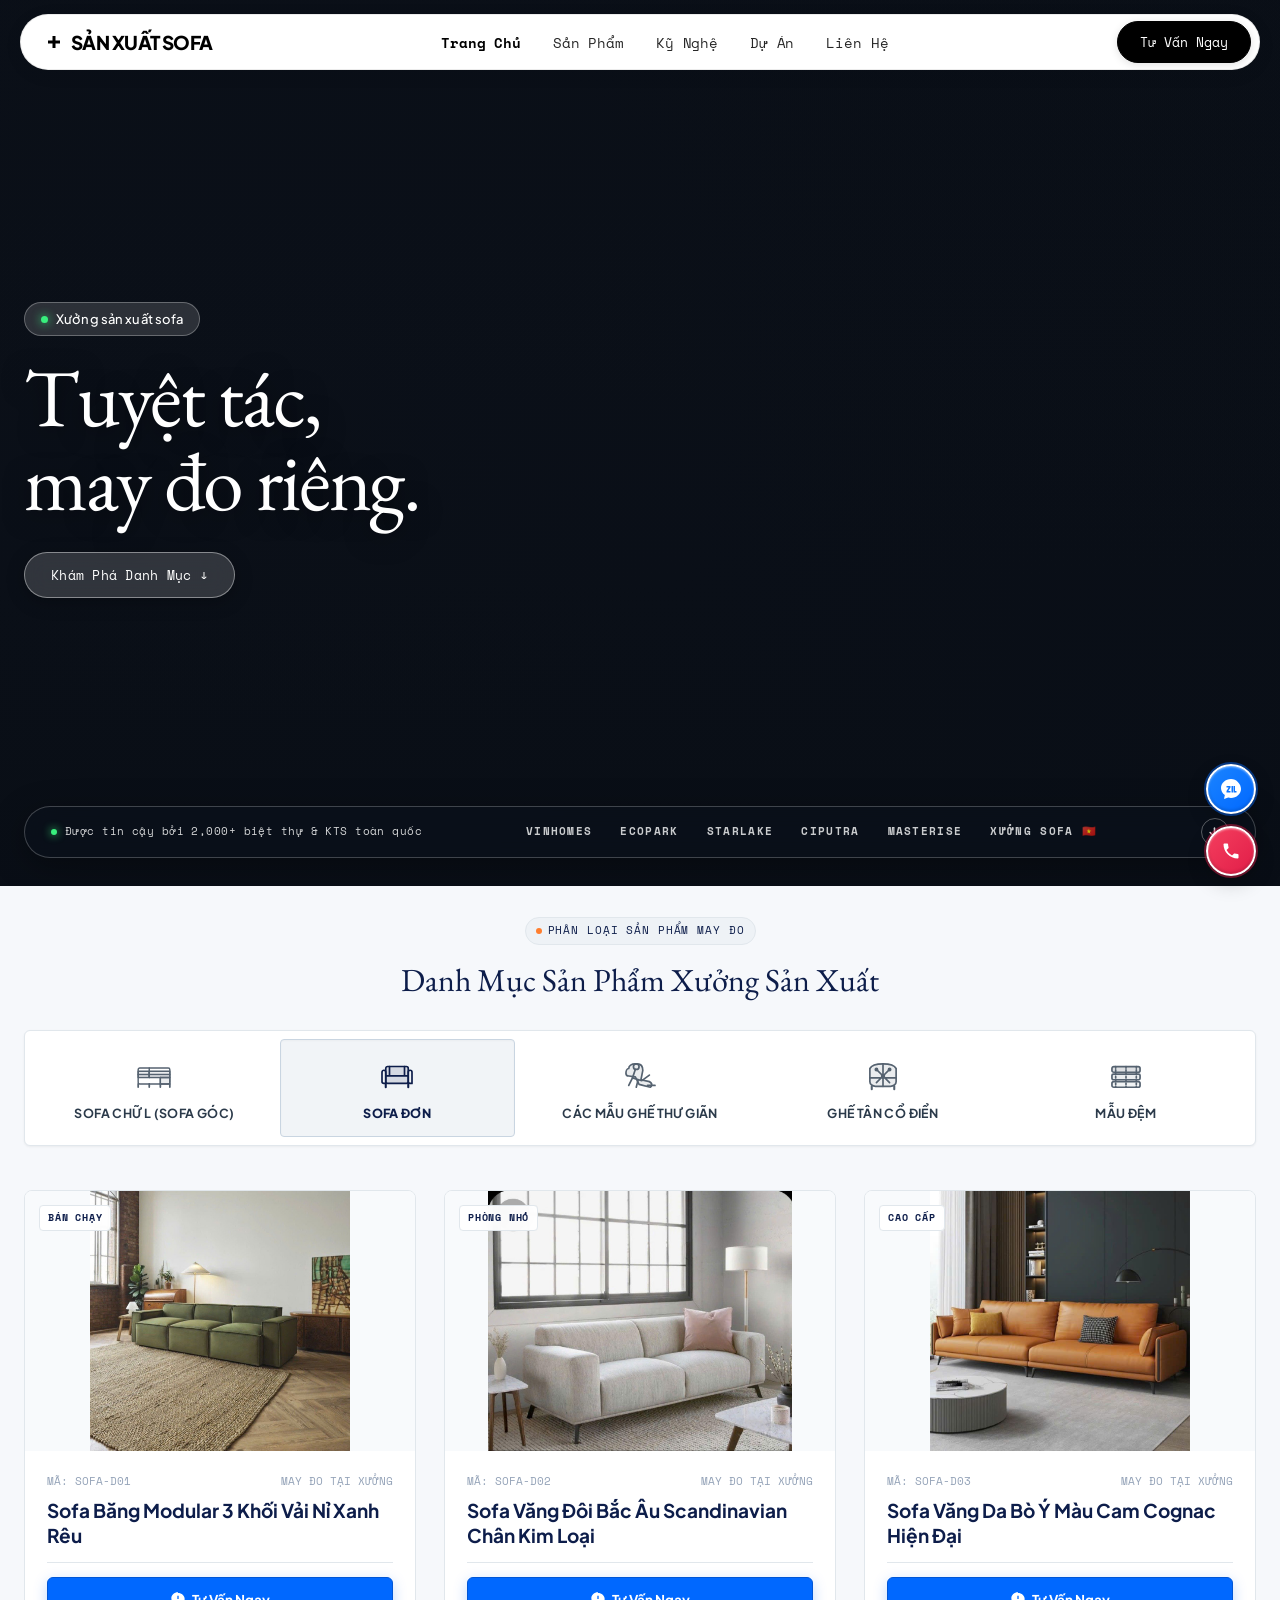
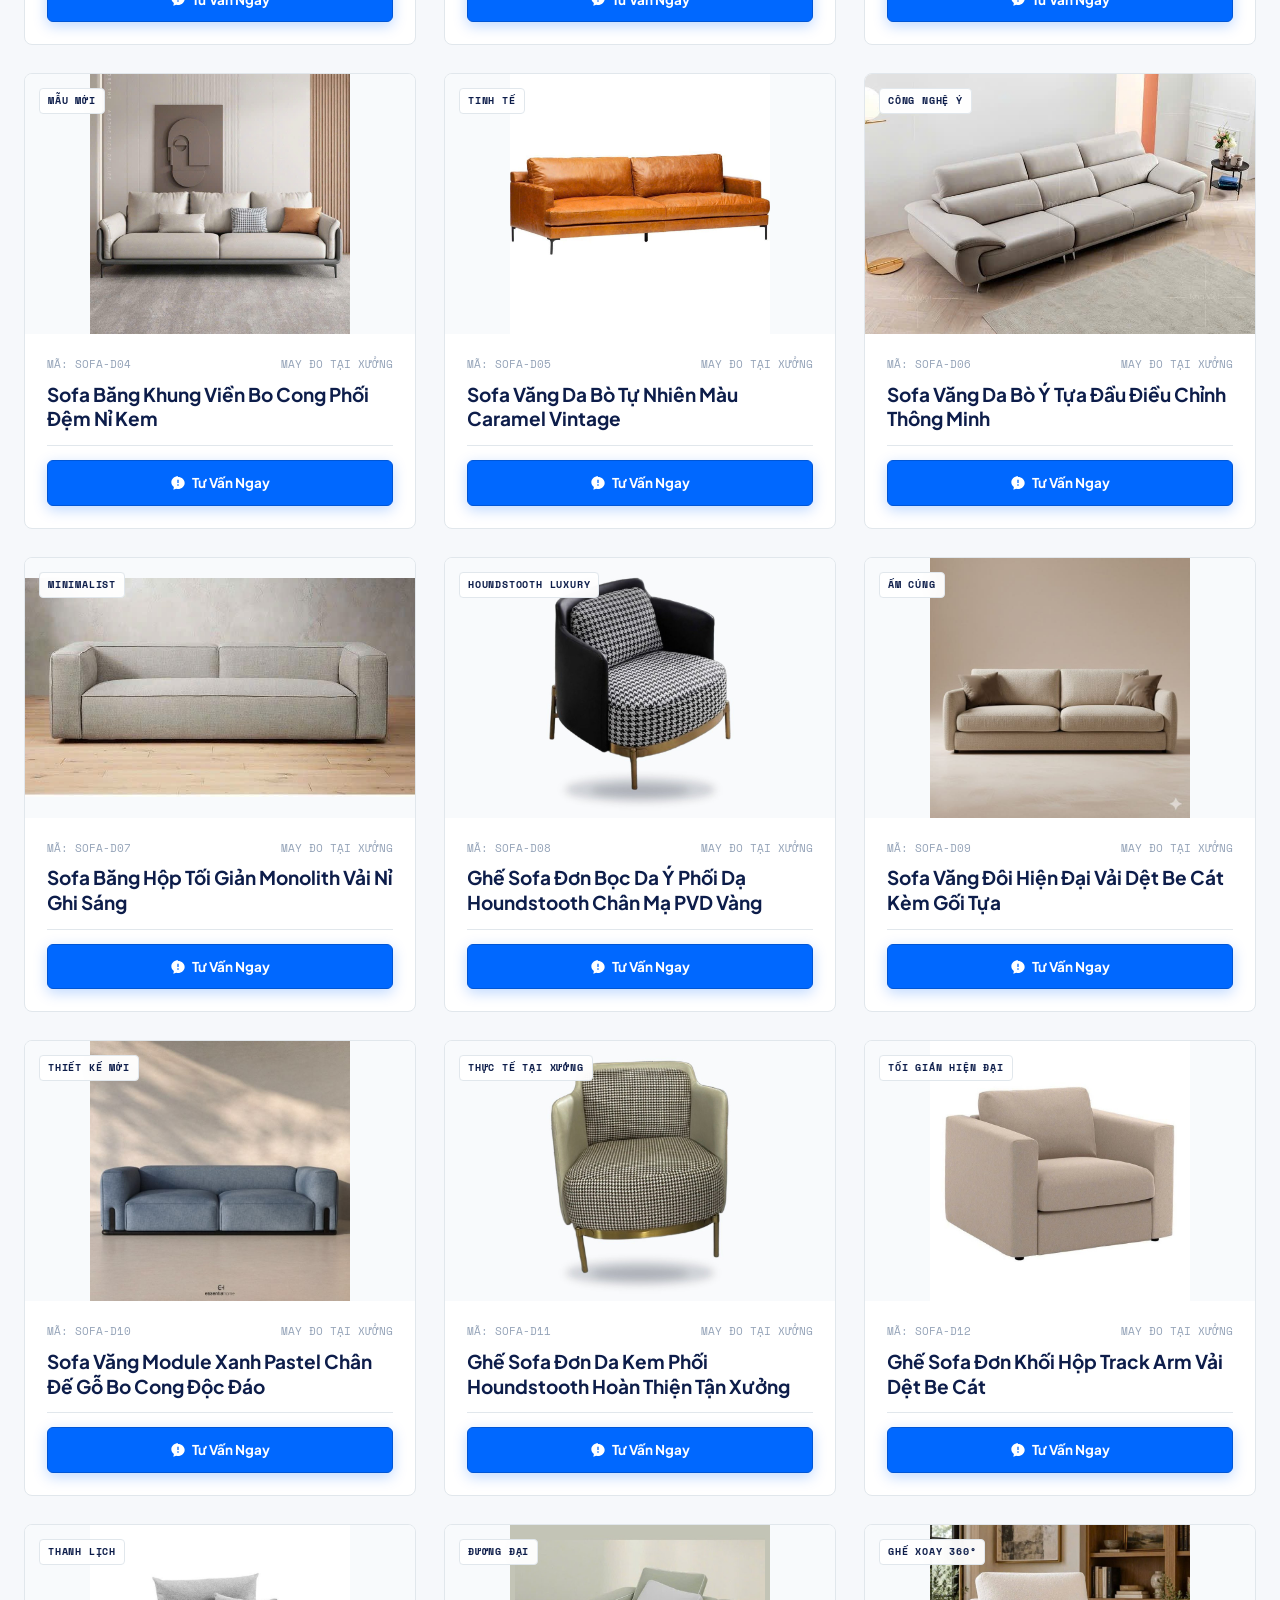
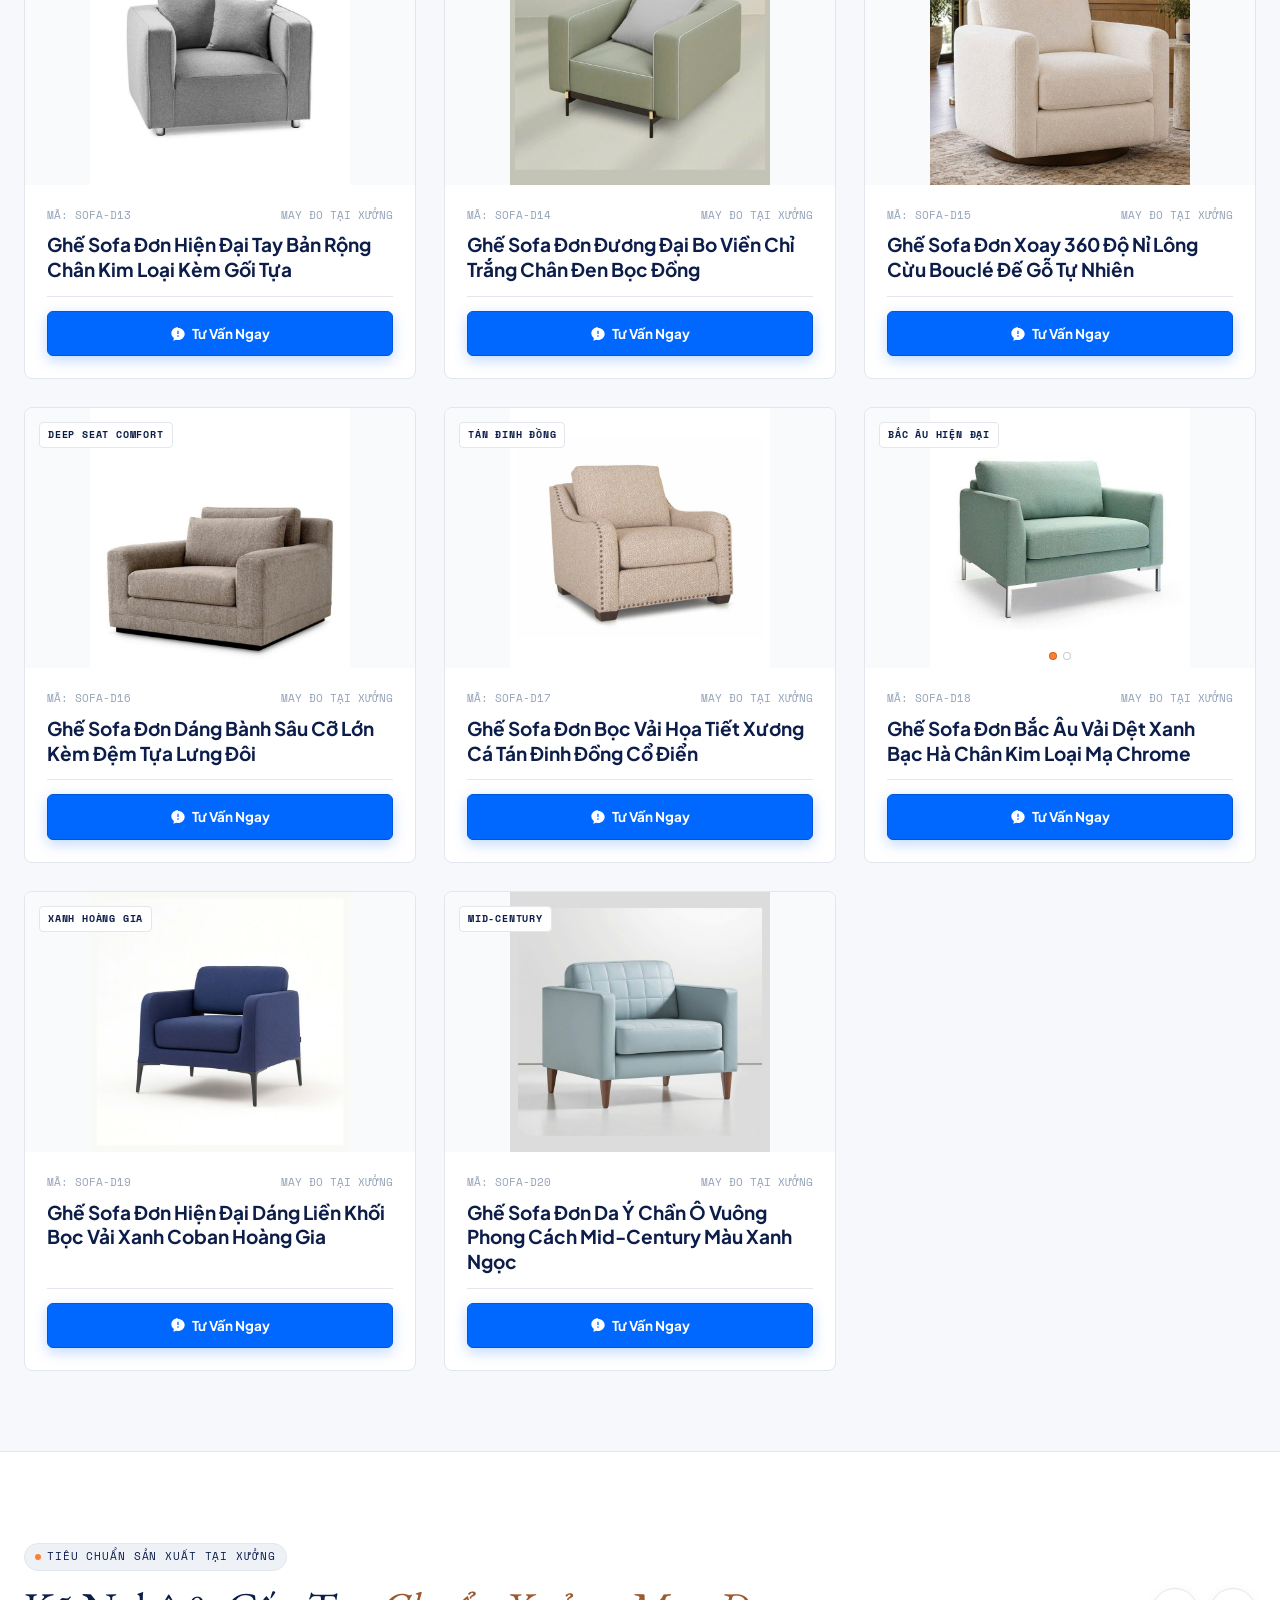
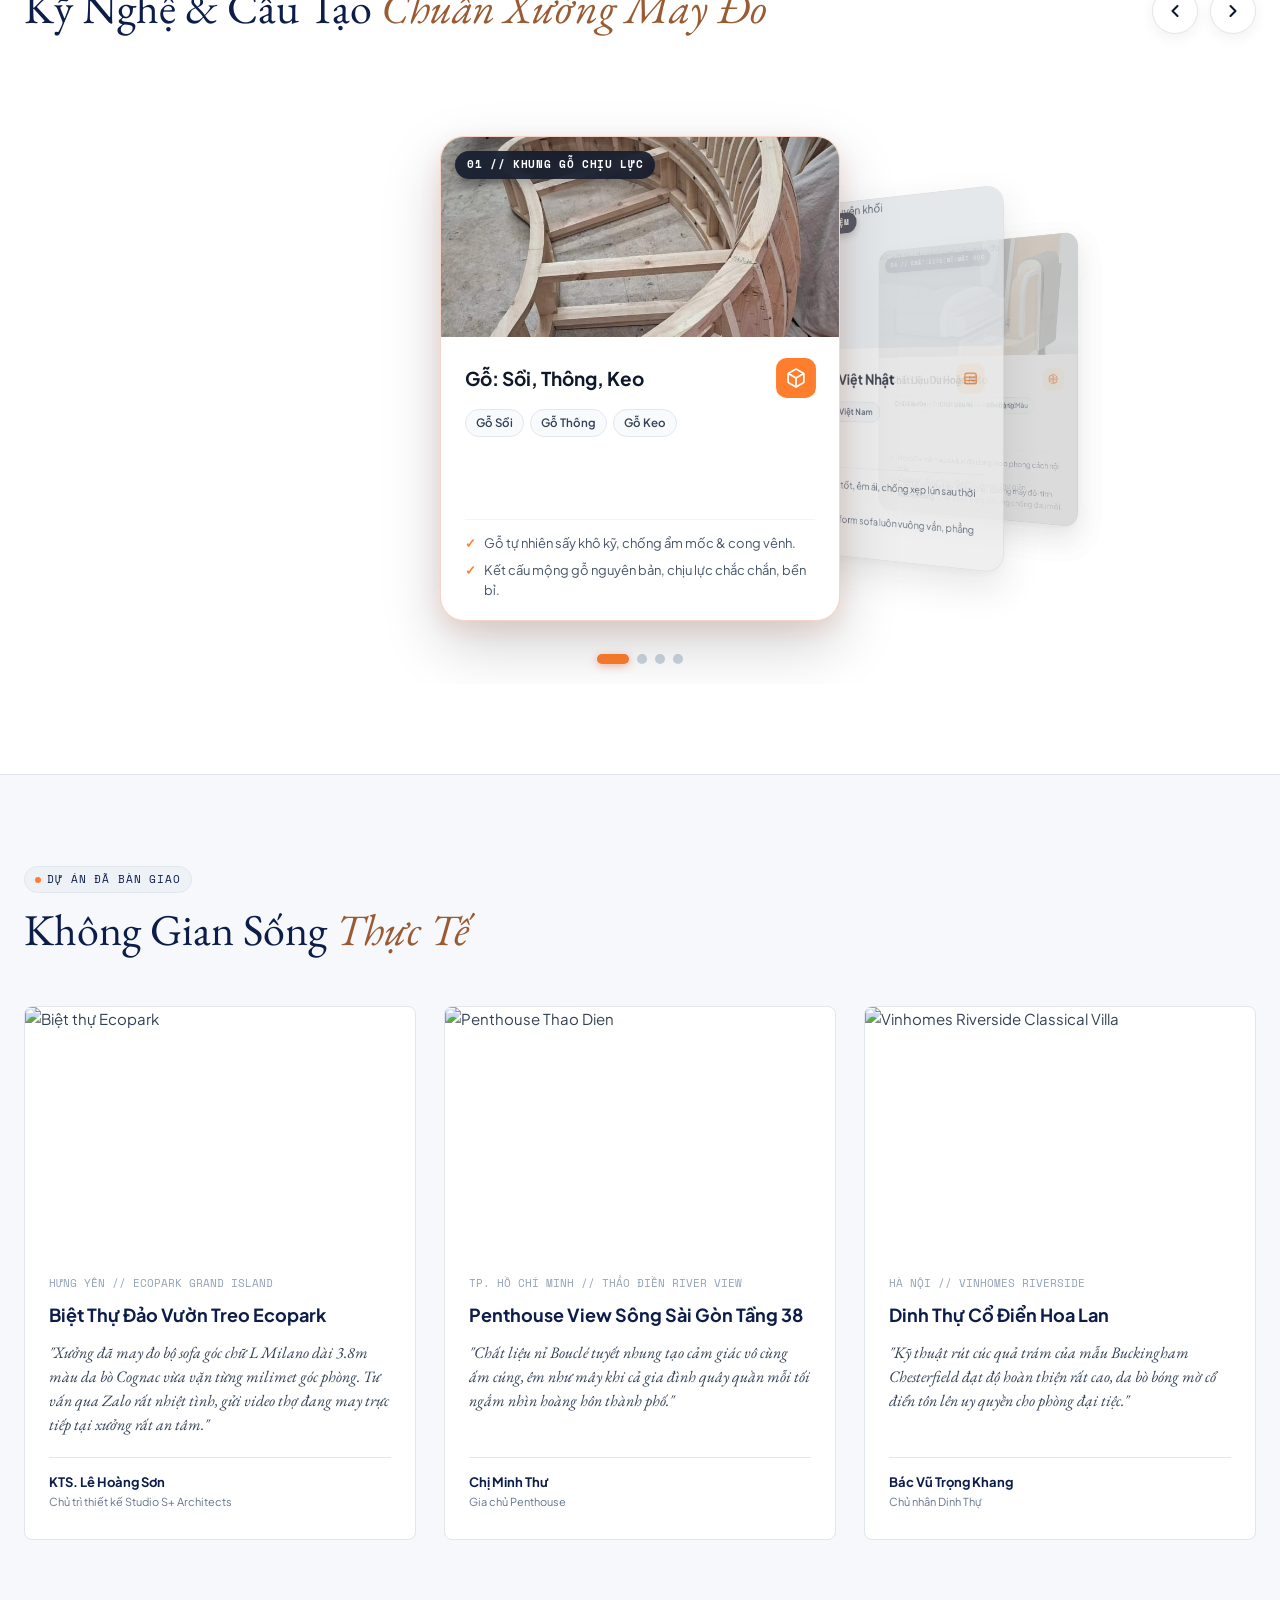
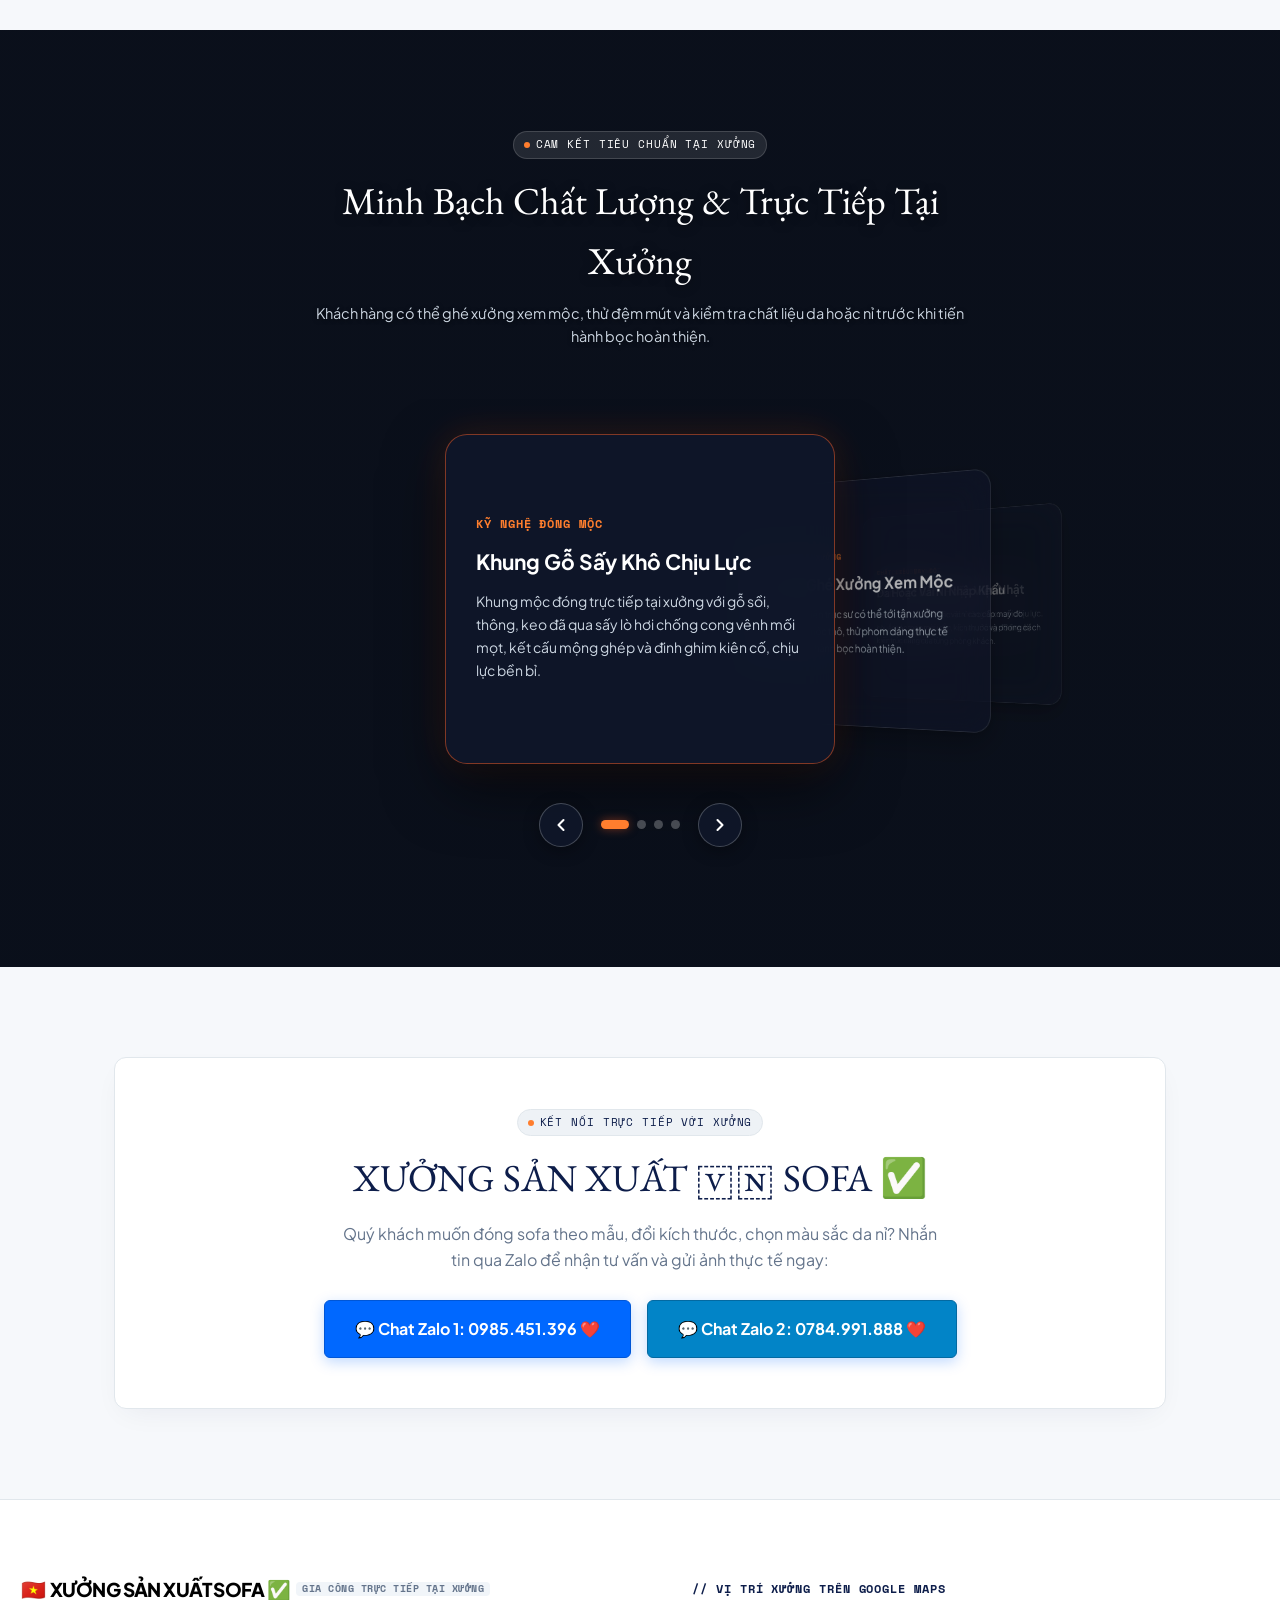
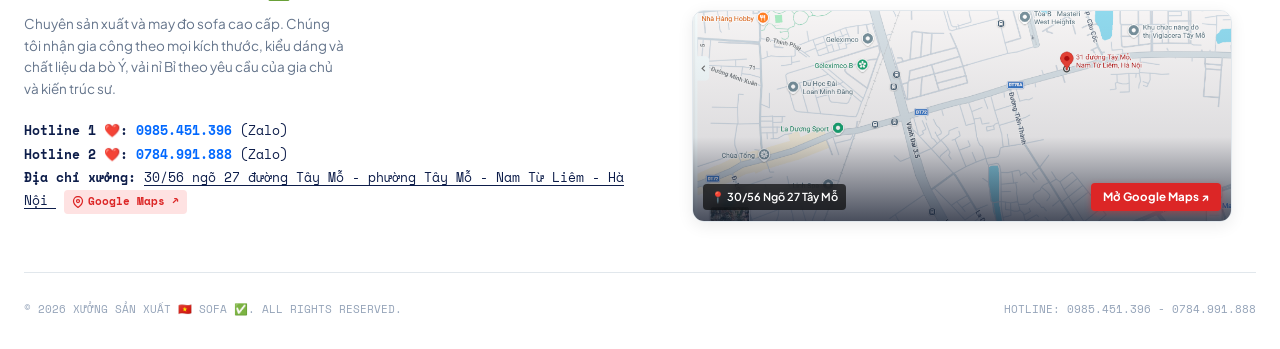
==== index.html @ 0cd7a0a1 "Add files via upload" ====
<!DOCTYPE html>
<html lang="vi">
<head>
  <meta charset="UTF-8">
  <meta name="viewport" content="width=device-width, initial-scale=1.0">
  <title>XƯỞNG SẢN XUẤT 🇻🇳 SOFA ✅ | Hotline: 0985.451.396 - 0784.991.888</title>
  <meta name="description" content="XƯỞNG SẢN XUẤT 🇻🇳 SOFA ✅ chuyên may đo sofa cao cấp. Hotline: 0985.451.396 - 0784.991.888. Đầy đủ các dòng Sofa chữ L (Sofa góc), Sofa đơn, Ghế thư giãn, Ghế tân cổ điển và Mẫu đệm.">
  <link rel="stylesheet" href="assets/css/style.css?v=1793109019">
  <link rel="preconnect" href="https://fonts.googleapis.com">
  <link rel="preconnect" href="https://fonts.gstatic.com" crossorigin>
</head>
<body>



  <!-- Floating Pill Navbar (Clone Y Chang Ảnh Ankar.ai) -->
  <header class="ankar-nav-wrapper">
    <div class="ankar-nav-container">
      <a href="index.html" class="ankar-logo">
        <span class="ankar-logo-symbol">
          <svg width="18" height="18" viewBox="0 0 24 24" fill="currentColor">
            <path d="M10 4h4v6h6v4h-6v6h-4v-6H4v-4h6V4z"/>
          </svg>
        </span>
        <span class="ankar-logo-text">
          SẢN XUẤT SOFA
        </span>
      </a>

      <nav>
        <ul class="ankar-nav-links">
          <li><a href="index.html" class="active">Trang Chủ</a></li>
          <li><a href="products.html">Sản Phẩm</a></li>
          <li><a href="craftsmanship.html">Kỹ Nghệ</a></li>
          <li><a href="#living-spaces">Dự Án</a></li>
          <li><a href="contact.html">Liên Hệ</a></li>
        </ul>
      </nav>

      <div class="ankar-nav-actions">
        <a href="https://zalo.me/0985451396" target="_blank" rel="noopener noreferrer" class="btn-ankar-pill-action" title="Tư Vấn Zalo: 0985.451.396 ❤️ - 0784.991.888 ❤️">
          Tư Vấn Ngay
        </a>
      </div>
    </div>
  </header>

  <!-- Hero Section (Clone Phong Cách Ankar.ai Chuẩn Bằng Ảnh Thứ 2) -->
  <section class="hero-ankar-container">
    <div class="hero-ankar-body">
      <!-- Tiêu Đề Lớn & Nút Bấm Kính Mờ Đặt Ngay Bên Dưới Chữ -->
      <div class="hero-ankar-left">
        <div class="hero-ankar-badge">
          <span class="dot"></span>
          <span>Xưởng sản xuất sofa</span>
        </div>
        <h1 class="hero-ankar-title">
          Tuyệt tác,<br>
          may đo riêng.
        </h1>
        <div class="hero-ankar-actions" style="margin-top: 28px;">
          <a href="#danh-muc-sofa" class="btn-ankar-glass-pill">
            Khám Phá Danh Mục ↓
          </a>
        </div>
      </div>
    </div>

    <!-- Thanh Floating Pill Đáy Màn Hình (Chứng Nhận & Đối Tác Theo Ảnh 1 Ankar.ai) -->
    <div class="hero-ankar-bottom-pill-wrapper">
      <div class="hero-ankar-bottom-pill">
        <div class="bottom-pill-intro">
          <span class="dot"></span>
          <span>Được tin cậy bởi 2,000+ biệt thự & KTS toàn quốc</span>
        </div>
        <div class="bottom-pill-logos">
          <span>VINHOMES</span>
          <span>ECOPARK</span>
          <span>STARLAKE</span>
          <span>CIPUTRA</span>
          <span>MASTERISE</span>
          <span>XƯỞNG SOFA 🇻🇳</span>
        </div>
        <a href="#danh-muc-sofa" class="bottom-pill-arrow" title="Cuộn xem 6 dòng sản phẩm sofa">
          <svg width="15" height="15" viewBox="0 0 24 24" fill="none" stroke="currentColor" stroke-width="2.5" stroke-linecap="round" stroke-linejoin="round">
            <line x1="12" y1="5" x2="12" y2="19"></line>
            <polyline points="19 12 12 19 5 12"></polyline>
          </svg>
        </a>
      </div>
    </div>

    <!-- Navigation Controls for Mobile Carousel (Option 1) -->
    <div class="cases-carousel-nav" id="casesCarouselNav">
      <button type="button" class="cases-nav-arrow prev" id="casesNavPrev" aria-label="Dự án trước" title="Dự án trước">
        <svg width="18" height="18" viewBox="0 0 24 24" fill="none" stroke="currentColor" stroke-width="2.5" stroke-linecap="round" stroke-linejoin="round"><polyline points="15 18 9 12 15 6"></polyline></svg>
      </button>
      <div class="cases-dots" id="casesDots">
        <button type="button" class="cases-dot active" data-index="0" aria-label="Biệt Thự Đảo Ecopark" title="Biệt Thự Đảo Ecopark"></button>
        <button type="button" class="cases-dot" data-index="1" aria-label="Penthouse Thảo Điền" title="Penthouse Thảo Điền"></button>
        <button type="button" class="cases-dot" data-index="2" aria-label="Dinh Thự Hoa Lan" title="Dinh Thự Hoa Lan"></button>
      </div>
      <button type="button" class="cases-nav-arrow next" id="casesNavNext" aria-label="Dự án sau" title="Dự án sau">
        <svg width="18" height="18" viewBox="0 0 24 24" fill="none" stroke="currentColor" stroke-width="2.5" stroke-linecap="round" stroke-linejoin="round"><polyline points="9 18 15 12 9 6"></polyline></svg>
      </button>
    </div>
  </section>

  <!-- ==========================================================================
       CATEGORY FILTER BAR SECTION (CLONE Y CHANG THEO ẢNH USER GỬI)
       ========================================================================== -->
  <section class="category-filter-section" id="danh-muc-sofa">
    <div class="category-filter-header">
      <div class="label-pill" style="margin: 0 auto 10px;">
        <span class="dot"></span>
        <span>Phân Loại Sản Phẩm May Đo</span>
      </div>
      <h2>Danh Mục Sản Phẩm Xưởng Sản Xuất</h2>
    </div>

    <!-- Thanh 6 Danh Mục Chuẩn Y Ảnh -->
    <div class="ankar-category-bar" id="ankarCategoryBar"></div>
  </section>

  <!-- Product Showcase Grid -->
  <section class="products-grid-section">
    <div class="product-cards-container" id="productsGridContainer"></div>
  </section>

  <!-- ==========================================================================
       CRAFTSMANSHIP & 3-LAYER ANATOMY (ANKAR TECHNICAL LIFECYCLE STYLE)
       ========================================================================== -->
    <!-- ==========================================================================
       TIÊU CHUẨN SẢN XUẤT TẠI XƯỞNG (3D COVERFLOW SLIDER)
       ========================================================================== -->
  <section class="craftsmanship-section" id="ky-nghe">
    <div class="section-container">
      <div class="section-head-split">
        <div>
          <div class="label-pill" style="margin-bottom: 12px;">
            <span class="dot"></span>
            <span>Tiêu Chuẩn Sản Xuất Tại Xưởng</span>
          </div>
          <h2>Kỹ Nghệ &amp; Cấu Tạo <em>Chuẩn Xưởng May Đo</em></h2>
        </div>
        <div class="coverflow-nav-desktop">
          <button class="coverflow-arrow-btn prev" id="coverflowPrevBtn" aria-label="Thẻ trước" title="Xem thẻ trước">
            <svg width="20" height="20" viewBox="0 0 24 24" fill="none" stroke="currentColor" stroke-width="2.5" stroke-linecap="round" stroke-linejoin="round"><polyline points="15 18 9 12 15 6"></polyline></svg>
          </button>
          <button class="coverflow-arrow-btn next" id="coverflowNextBtn" aria-label="Thẻ sau" title="Xem thẻ tiếp theo">
            <svg width="20" height="20" viewBox="0 0 24 24" fill="none" stroke="currentColor" stroke-width="2.5" stroke-linecap="round" stroke-linejoin="round"><polyline points="9 18 15 12 9 6"></polyline></svg>
          </button>
        </div>
      </div>

      <!-- 3D Cover Flow Stage -->
      <div class="coverflow-stage" id="coverflowStage">
        <div class="coverflow-track" id="coverflowTrack">

          <!-- Card 1: Khung Gỗ -->
          <div class="coverflow-card" data-index="0">
            <div class="cf-card-media">
              <img src="assets/images/khung-go-sofa-thuc-te.jpg" alt="Khung sườn gỗ tự nhiên sấy khô" loading="lazy">
              <span class="cf-card-badge">01 // KHUNG GỖ CHỊU LỰC</span>
            </div>
            <div class="cf-card-content">
              <div class="cf-card-header">
                <h3>Gỗ: Sồi, Thông, Keo</h3>
                <div class="cf-icon-wrap">
                  <svg width="20" height="20" viewBox="0 0 24 24" fill="none" stroke="currentColor" stroke-width="2" stroke-linecap="round" stroke-linejoin="round"><path d="M21 16V8a2 2 0 0 0-1-1.73l-7-4a2 2 0 0 0-2 0l-7 4A2 2 0 0 0 3 8v8a2 2 0 0 0 1 1.73l7 4a2 2 0 0 0 2 0l7-4A2 2 0 0 0 21 16z"></path><polyline points="3.27 6.96 12 12.01 20.73 6.96"></polyline><line x1="12" y1="22.08" x2="12" y2="12"></line></svg>
                </div>
              </div>
              <div class="craft-chip-group">
                <span class="craft-chip">Gỗ Sồi</span>
                <span class="craft-chip">Gỗ Thông</span>
                <span class="craft-chip">Gỗ Keo</span>
              </div>
              <ul class="craft-points-list">
                <li>Gỗ tự nhiên sấy khô kỹ, chống ẩm mốc &amp; cong vênh.</li>
                <li>Kết cấu mộng gỗ nguyên bản, chịu lực chắc chắn, bền bỉ.</li>
              </ul>
            </div>
          </div>

          <!-- Card 2: Đệm Mút -->
          <div class="coverflow-card" data-index="1">
            <div class="cf-card-media">
              <img src="https://images.unsplash.com/photo-1631679706909-1844bbd07221?auto=format&fit=crop&w=800&q=80" alt="Hệ đệm mút sofa nguyên khối" loading="lazy">
              <span class="cf-card-badge">02 // HỆ LÕI MÚT ĐỆM</span>
            </div>
            <div class="cf-card-content">
              <div class="cf-card-header">
                <h3>Mút Việt Nam / Việt Nhật</h3>
                <div class="cf-icon-wrap">
                  <svg width="20" height="20" viewBox="0 0 24 24" fill="none" stroke="currentColor" stroke-width="2" stroke-linecap="round" stroke-linejoin="round"><rect x="3" y="4" width="18" height="16" rx="3"></rect><path d="M3 10h18"></path><path d="M3 15h18"></path></svg>
                </div>
              </div>
              <div class="craft-chip-group">
                <span class="craft-chip">Mút Việt Nhật</span>
                <span class="craft-chip">Mút Việt Nam</span>
              </div>
              <ul class="craft-points-list">
                <li>Mút cao cấp đàn hồi tốt, êm ái, chống xẹp lún sau thời gian dài.</li>
                <li>Hồi phục nhanh, giữ form sofa luôn vuông vắn, phẳng phiu.</li>
              </ul>
            </div>
          </div>

          <!-- Card 3: Lò Xo -->
          <div class="coverflow-card" data-index="2">
            <div class="cf-card-media">
              <img src="assets/images/cau-tao-lo-xo-dem-sofa.jpg" alt="Kết cấu lò xo và dây đai trợ lực" loading="lazy">
              <span class="cf-card-badge">03 // KẾT CẤU ĐỆM NGỒI</span>
            </div>
            <div class="cf-card-content">
              <div class="cf-card-header">
                <h3>Có Lò Xo / Không Lò Xo</h3>
                <div class="cf-icon-wrap">
                  <svg width="20" height="20" viewBox="0 0 24 24" fill="none" stroke="currentColor" stroke-width="2" stroke-linecap="round" stroke-linejoin="round"><path d="M4 7c2-3 6-3 8 0s6 3 8 0"></path><path d="M4 12c2-3 6-3 8 0s6 3 8 0"></path><path d="M4 17c2-3 6-3 8 0s6 3 8 0"></path></svg>
                </div>
              </div>
              <div class="craft-chip-group">
                <span class="craft-chip">Có Lò Xo Nhún Êm</span>
                <span class="craft-chip">Không Lò Xo Nâng Đỡ</span>
              </div>
              <ul class="craft-points-list">
                <li><strong>Có lò xo:</strong> Nhún êm, đàn hồi nảy nhẹ thư giãn.</li>
                <li><strong>Không lò xo:</strong> Chắc chắn, nâng đỡ lưng chống đau mỏi.</li>
              </ul>
            </div>
          </div>

          <!-- Card 4: Chất Liệu Bọc -->
          <div class="coverflow-card" data-index="3">
            <div class="cf-card-media">
              <img src="https://images.unsplash.com/photo-1550581190-9c1c48d21d6c?auto=format&fit=crop&w=800&q=80" alt="Chất liệu da và nỉ cao cấp may đo" loading="lazy">
              <span class="cf-card-badge">04 // CHẤT LIỆU BỀ MẶT BỌC</span>
            </div>
            <div class="cf-card-content">
              <div class="cf-card-header">
                <h3>Chất Liệu Da Hoặc Nỉ</h3>
                <div class="cf-icon-wrap">
                  <svg width="20" height="20" viewBox="0 0 24 24" fill="none" stroke="currentColor" stroke-width="2" stroke-linecap="round" stroke-linejoin="round"><circle cx="12" cy="12" r="9"></circle><path d="M12 3v18"></path><path d="M3 12h18"></path></svg>
                </div>
              </div>
              <div class="craft-chip-group">
                <span class="craft-chip">Chất Liệu Da</span>
                <span class="craft-chip">Chất Liệu Nỉ</span>
                <span class="craft-chip">50+ Bảng Màu</span>
              </div>
              <ul class="craft-points-list">
                <li>Hơn 50+ mã màu da &amp; nỉ đa dạng theo phong cách nội thất.</li>
                <li>Chất liệu chống trầy, dễ lau chùi, đường may đôi tinh xảo tại xưởng.</li>
              </ul>
            </div>
          </div>

        </div>

        <!-- Controls: Dots & Mobile Arrows -->
        <div class="coverflow-controls">
          <button class="coverflow-arrow-btn mobile-prev" id="coverflowMobilePrev" aria-label="Trước">
            <svg width="18" height="18" viewBox="0 0 24 24" fill="none" stroke="currentColor" stroke-width="2.5"><polyline points="15 18 9 12 15 6"></polyline></svg>
          </button>
          <div class="coverflow-dots" id="coverflowDots">
            <span class="cf-dot active" data-index="0" title="Khung Gỗ"></span>
            <span class="cf-dot" data-index="1" title="Đệm Mút"></span>
            <span class="cf-dot" data-index="2" title="Lò Xo"></span>
            <span class="cf-dot" data-index="3" title="Chất Liệu Bọc"></span>
          </div>
          <button class="coverflow-arrow-btn mobile-next" id="coverflowMobileNext" aria-label="Sau">
            <svg width="18" height="18" viewBox="0 0 24 24" fill="none" stroke="currentColor" stroke-width="2.5"><polyline points="9 18 15 12 9 6"></polyline></svg>
          </button>
        </div>
      </div>
    </div>
  </section>

  <!-- ==========================================================================
       LIVING SPACES & CLIENT STORIES
       ========================================================================== -->
  <section class="cases-section" id="living-spaces">
    <div class="section-head-split">
      <div>
        <div class="label-pill" style="margin-bottom: 12px;">
          <span class="dot"></span>
          <span>Dự Án Đã Bàn Giao</span>
        </div>
        <h2>Không Gian Sống <em>Thực Tế</em></h2>
      </div>
    </div>

    <div class="cases-slider" id="casesSlider">
      <!-- Case 1 -->
      <div class="case-card" data-index="0">
        <div class="case-image">
          <img src="https://images.unsplash.com/photo-1600585154340-be6161a56a0c?auto=format&fit=crop&w=800&q=80" alt="Biệt thự Ecopark">
        </div>
        <div class="case-content">
          <div class="case-loc">HƯNG YÊN // ECOPARK GRAND ISLAND</div>
          <h4 class="case-title">Biệt Thự Đảo Vườn Treo Ecopark</h4>
          <p class="case-quote">
            "Xưởng đã may đo bộ sofa góc chữ L Milano dài 3.8m màu da bò Cognac vừa vặn từng milimet góc phòng. Tư vấn qua Zalo rất nhiệt tình, gửi video thợ đang may trực tiếp tại xưởng rất an tâm."
          </p>
          <div class="case-author">
            <div class="case-author-info">
              <div class="name">KTS. Lê Hoàng Sơn</div>
              <div class="role">Chủ trì thiết kế Studio S+ Architects</div>
            </div>
          </div>
        </div>
      </div>

      <!-- Case 2 -->
      <div class="case-card" data-index="1">
        <div class="case-image">
          <img src="https://images.unsplash.com/photo-1600607687939-ce8a6c25118c?auto=format&fit=crop&w=800&q=80" alt="Penthouse Thao Dien">
        </div>
        <div class="case-content">
          <div class="case-loc">TP. HỒ CHÍ MINH // THẢO ĐIỀN RIVER VIEW</div>
          <h4 class="case-title">Penthouse View Sông Sài Gòn Tầng 38</h4>
          <p class="case-quote">
            "Chất liệu nỉ Bouclé tuyết nhung tạo cảm giác vô cùng ấm cúng, êm như mây khi cả gia đình quây quần mỗi tối ngắm nhìn hoàng hôn thành phố."
          </p>
          <div class="case-author">
            <div class="case-author-info">
              <div class="name">Chị Minh Thư</div>
              <div class="role">Gia chủ Penthouse</div>
            </div>
          </div>
        </div>
      </div>

      <!-- Case 3 -->
      <div class="case-card" data-index="2">
        <div class="case-image">
          <img src="https://images.unsplash.com/photo-1550581190-9c1c48d21d6c?auto=format&fit=crop&w=800&q=80" alt="Vinhomes Riverside Classical Villa">
        </div>
        <div class="case-content">
          <div class="case-loc">HÀ NỘI // VINHOMES RIVERSIDE</div>
          <h4 class="case-title">Dinh Thự Cổ Điển Hoa Lan</h4>
          <p class="case-quote">
            "Kỹ thuật rút cúc quả trám của mẫu Buckingham Chesterfield đạt độ hoàn thiện rất cao, da bò bóng mờ cổ điển tôn lên uy quyền cho phòng đại tiệc."
          </p>
          <div class="case-author">
            <div class="case-author-info">
              <div class="name">Bác Vũ Trọng Khang</div>
              <div class="role">Chủ nhân Dinh Thự</div>
            </div>
          </div>
        </div>
      </div>
    </div>
  </section>

  <!-- ==========================================================================
       TRUST CENTER & CERTIFICATIONS (ẢNH NỀN XƯỞNG MỘC THỰC TẾ)
       ========================================================================== -->
    <!-- ==========================================================================
       TRUST CENTER & CERTIFICATIONS (ẢNH NỀN XƯỞNG MỘC THỰC TẾ - LƯỚT CHUYỂN MƯỢT MÀ)
       ========================================================================== -->
    <!-- ==========================================================================
       TRUST CENTER & CERTIFICATIONS (3D COVERFLOW NHƯ ẢNH MẪU - NỘI DUNG GIỮ NGUYÊN)
       ========================================================================== -->
  <section class="trust-section" id="trust-section">
    <div class="trust-head">
      <div class="label-pill" style="background: rgba(255,255,255,0.1); border-color: rgba(255,255,255,0.15); color: #fff; margin-bottom: 12px;">
        <span class="dot"></span>
        <span>Cam Kết Tiêu Chuẩn Tại Xưởng</span>
      </div>
      <h2>Minh Bạch Chất Lượng &amp; Trực Tiếp Tại Xưởng</h2>
      <p>Khách hàng có thể ghé xưởng xem mộc, thử đệm mút và kiểm tra chất liệu da hoặc nỉ trước khi tiến hành bọc hoàn thiện.</p>
    </div>

    <!-- 3D Cover Flow Stage -->
    <div class="trust-coverflow-stage" id="trustCoverflowStage">
      <div class="trust-coverflow-track" id="trustCoverflowTrack">

        <div class="trust-coverflow-card" data-index="0">
          <div class="code">KỸ NGHỆ ĐÓNG MỘC</div>
          <h4>Khung Gỗ Sấy Khô Chịu Lực</h4>
          <p>Khung mộc đóng trực tiếp tại xưởng với gỗ sồi, thông, keo đã qua sấy lò hơi chống cong vênh mối mọt, kết cấu mộng ghép và đinh ghim kiên cố, chịu lực bền bỉ.</p>
        </div>

        <div class="trust-coverflow-card" data-index="1">
          <div class="code">MINH BẠCH TẬN XƯỞNG</div>
          <h4>Trực Tiếp Ghé Xưởng Xem Mộc</h4>
          <p>Khách hàng và kiến trúc sư có thể tới tận xưởng kiểm tra khung mộc thô, thử phom dáng thực tế trước khi thợ tiến hành bọc hoàn thiện.</p>
        </div>

        <div class="trust-coverflow-card" data-index="2">
          <div class="code">TÙY CHỌN ĐỆM NGỒI</div>
          <h4>Mút Việt Nam Hoặc Việt Nhật</h4>
          <p>Tùy chọn đệm ngồi có hoặc không lò xo cối chịu lực. Lõi mút nguyên khối đàn hồi cao, nâng đỡ êm ái, chống xẹp lún tối đa.</p>
        </div>

        <div class="trust-coverflow-card" data-index="3">
          <div class="code">CHẤT LIỆU MAY ĐO</div>
          <h4>Da Hoặc Vải Nỉ Nhập Khẩu</h4>
          <p>Hàng trăm mẫu da hoặc vải nỉ cao cấp may đo chuẩn xác theo màu sắc, kích thước và phong cách kiến trúc riêng của từng phòng khách.</p>
        </div>

      </div>

      <!-- Controls: Navigation Arrows & Dots -->
      <div class="trust-controls">
        <button class="trust-arrow-btn prev" id="trustCoverflowPrev" aria-label="Thẻ trước" title="Thẻ trước">
          <svg width="20" height="20" viewBox="0 0 24 24" fill="none" stroke="currentColor" stroke-width="2.5" stroke-linecap="round" stroke-linejoin="round"><polyline points="15 18 9 12 15 6"></polyline></svg>
        </button>
        <div class="trust-dots" id="trustCoverflowDots">
          <span class="trust-dot active" data-index="0" title="Kỹ nghệ đóng mộc"></span>
          <span class="trust-dot" data-index="1" title="Minh bạch tận xưởng"></span>
          <span class="trust-dot" data-index="2" title="Tùy chọn đệm ngồi"></span>
          <span class="trust-dot" data-index="3" title="Chất liệu may đo"></span>
        </div>
        <button class="trust-arrow-btn next" id="trustCoverflowNext" aria-label="Thẻ sau" title="Thẻ tiếp theo">
          <svg width="20" height="20" viewBox="0 0 24 24" fill="none" stroke="currentColor" stroke-width="2.5" stroke-linecap="round" stroke-linejoin="round"><polyline points="9 18 15 12 9 6"></polyline></svg>
        </button>
      </div>
    </div>
  </section>

  <!-- ==========================================================================
       ZALO CONSULTATION HERO CARD
       ========================================================================== -->
  <section style="max-width: 1100px; margin: 90px auto; padding: 0 24px;">
    <div style="background: #ffffff; border: 1px solid var(--border-light); border-radius: 12px; padding: 50px 30px; text-align: center; box-shadow: var(--shadow-card);">
      <div class="label-pill" style="margin: 0 auto 12px;">
        <span class="dot"></span>
        <span>KẾT NỐI TRỰC TIẾP VỚI XƯỞNG</span>
      </div>
      <h2 style="font-family: var(--font-serif); font-size: 38px; color: var(--text-main); font-weight: 400; margin-bottom: 12px;">
        XƯỞNG SẢN XUẤT 🇻🇳 SOFA ✅
      </h2>
      <p style="color: var(--text-muted); font-size: 16px; max-width: 600px; margin: 0 auto 28px;">
        Quý khách muốn đóng sofa theo mẫu, đổi kích thước, chọn màu sắc da nỉ? Nhắn tin qua Zalo để nhận tư vấn và gửi ảnh thực tế ngay:
      </p>

      <div style="display: flex; justify-content: center; gap: 16px; flex-wrap: wrap;">
        <a href="https://zalo.me/0985451396" target="_blank" rel="noopener noreferrer" class="btn-zalo-cta" style="padding: 15px 30px; font-size: 16px;">
          💬 Chat Zalo 1: 0985.451.396 ❤️
        </a>
        <a href="https://zalo.me/0784991888" target="_blank" rel="noopener noreferrer" class="btn-zalo-cta" style="padding: 15px 30px; font-size: 16px; background: #0284c7 !important; border-color: #0369a1 !important;">
          💬 Chat Zalo 2: 0784.991.888 ❤️
        </a>
      </div>
    </div>
  </section>

  <!-- ==========================================================================
       ANKAR-STYLE FOOTER
       ========================================================================== -->
  <footer class="ankar-footer">
    <div class="footer-container">
      <div class="footer-top-grid">
        <!-- Cột 1: Thông Tin Xưởng -->
        <div class="footer-brand">
          <div class="ankar-logo">
            <div class="ankar-logo-symbol">🇻🇳</div>
            <div class="ankar-logo-text">
              XƯỞNG SẢN XUẤT SOFA ✅
              <span class="ankar-logo-sub">Gia Công Trực Tiếp Tại Xưởng</span>
            </div>
          </div>
          <p>
            Chuyên sản xuất và may đo sofa cao cấp. Chúng tôi nhận gia công theo mọi kích thước, kiểu dáng và chất liệu da bò Ý, vải nỉ Bỉ theo yêu cầu của gia chủ và kiến trúc sư.
          </p>
          <div style="margin-top: 20px; font-family: var(--font-mono); font-size: 13px; color: var(--text-main); line-height: 1.8;">
            <div><strong>Hotline 1 ❤️:</strong> <a href="tel:0985451396" style="color: #0068ff; font-weight: bold;">0985.451.396</a> (Zalo)</div>
            <div><strong>Hotline 2 ❤️:</strong> <a href="tel:0784991888" style="color: #0068ff; font-weight: bold;">0784.991.888</a> (Zalo)</div>
            <div>
              <strong>Địa chỉ xưởng:</strong> 
              <a href="https://www.google.com/maps/search/?api=1&query=30%2F56+ng%C3%B5+27+%C4%91%C6%B0%E1%BB%9Dng+T%C3%A2y+M%E1%BB%97%2C+T%C3%A2y+M%E1%BB%97%2C+Nam+T%E1%BB%AB+Li%C3%AAm%2C+H%C3%A0+N%E1%BB%99i" target="_blank" rel="noopener noreferrer" style="color: var(--text-main); text-decoration: underline; text-underline-offset: 3px;" title="Bấm để mở chỉ đường Google Maps">
                30/56 ngõ 27 đường Tây Mỗ - phường Tây Mỗ - Nam Từ Liêm - Hà Nội
              </a>
              <a href="https://www.google.com/maps/search/?api=1&query=30%2F56+ng%C3%B5+27+%C4%91%C6%B0%E1%BB%9Dng+T%C3%A2y+M%E1%BB%97%2C+T%C3%A2y+M%E1%BB%97%2C+Nam+T%E1%BB%AB+Li%C3%AAm%2C+H%C3%A0+N%E1%BB%99i" target="_blank" rel="noopener noreferrer" style="display: inline-flex; align-items: center; gap: 4px; margin-left: 8px; padding: 2px 8px; background: #fee2e2; color: #dc2626; border-radius: 4px; font-size: 11px; font-weight: 700; text-decoration: none; vertical-align: middle;">
                <svg width="12" height="12" viewBox="0 0 24 24" fill="none" stroke="currentColor" stroke-width="2.5" stroke-linecap="round" stroke-linejoin="round">
                  <path d="M21 10c0 7-9 13-9 13s-9-6-9-13a9 9 0 0 1 18 0z"></path>
                  <circle cx="12" cy="10" r="3"></circle>
                </svg>
                Google Maps ↗
              </a>
            </div>
          </div>
        </div>

        <!-- Cột 2: Bản Đồ Google Maps (Điền đầy khoảng trống ở giữa theo ảnh yêu cầu) -->
        <div class="footer-map-col">
          <div style="font-family: var(--font-mono); font-size: 11.5px; text-transform: uppercase; color: var(--text-main); letter-spacing: 0.08em; margin-bottom: 12px; font-weight: 700;">
            // VỊ TRÍ XƯỞNG TRÊN GOOGLE MAPS
          </div>
          <div style="max-width: 540px; width: 100%; border-radius: 12px; overflow: hidden; border: 1px solid var(--border-light); box-shadow: 0 4px 16px rgba(0,0,0,0.08); position: relative;">
            <a href="https://www.google.com/maps/search/?api=1&query=30%2F56+ng%C3%B5+27+%C4%91%C6%B0%E1%BB%9Dng+T%C3%A2y+M%E1%BB%97%2C+T%C3%A2y+M%E1%BB%97%2C+Nam+T%E1%BB%AB+Li%C3%AAm%2C+H%C3%A0+N%E1%BB%99i" target="_blank" rel="noopener noreferrer" style="display: block; position: relative; text-decoration: none;" title="Bấm vào để mở Google Maps chỉ đường đến xưởng">
              <img src="assets/images/google-maps-tay-mo.png" alt="Bản đồ vị trí Xưởng sản xuất sofa 30/56 ngõ 27 Tây Mỗ" style="width: 100%; height: 210px; object-fit: cover; display: block; transition: transform 0.3s ease;">
              <div style="position: absolute; inset: 0; background: linear-gradient(to top, rgba(15, 23, 42, 0.75) 0%, rgba(15, 23, 42, 0.1) 40%, transparent 100%); pointer-events: none;"></div>
              <div style="position: absolute; bottom: 10px; left: 10px; right: 10px; display: flex; align-items: center; justify-content: space-between; gap: 8px;">
                <span style="font-size: 11px; font-weight: 600; color: #ffffff; background: rgba(0, 0, 0, 0.65); padding: 4px 8px; border-radius: 4px; backdrop-filter: blur(4px);">
                  📍 30/56 Ngõ 27 Tây Mỗ
                </span>
                <span style="font-size: 11.5px; font-weight: 700; color: #ffffff; background: #dc2626; padding: 5px 12px; border-radius: 4px; display: inline-flex; align-items: center; gap: 4px; box-shadow: 0 2px 6px rgba(220, 38, 38, 0.4);">
                  Mở Google Maps ↗
                </span>
              </div>
            </a>
          </div>
        </div>
      </div>

      <div class="footer-bottom-bar">
        <div>© 2026 XƯỞNG SẢN XUẤT 🇻🇳 SOFA ✅. ALL RIGHTS RESERVED.</div>
        <div style="display: flex; gap: 20px;">
          <span>HOTLINE: 0985.451.396 - 0784.991.888</span>
        </div>
      </div>
    </div>
  </footer>

  <!-- Floating Contact Corner (Chỉ 2 Icon Tròn Nổi 3D Tinh Gọn, Không Che Chữ) -->
  <div class="floating-contact-corner" id="floatingContactCorner">
    <a href="https://zalo.me/0985451396" target="_blank" rel="noopener noreferrer" class="floating-fab-item fab-zalo" title="Tư Vấn Zalo: 0985.451.396 ❤️">
      <div class="fab-icon-btn">
        <span class="fab-radar"></span>
        <svg width="24" height="24" viewBox="0 0 24 24" fill="currentColor">
          <path d="M12 2C6.48 2 2 6.03 2 11c0 2.87 1.5 5.43 3.84 7.03L5 22l4.24-1.41C10.15 20.84 11.06 21 12 21c5.52 0 10-4.03 10-9s-4.48-10-10-10zm-1.5 13.5h-3V14l2.16-3.5H7.5V9h4v1.5L9.34 14h2.16v1.5zm3.5 0h-1.5V9H14v6.5zm3.5 0h-3V9h1.5v5h1.5v1.5z"/>
        </svg>
      </div>
    </a>
    <a href="tel:0784991888" class="floating-fab-item fab-hotline" title="Gọi Hotline: 0784.991.888 ❤️">
      <div class="fab-icon-btn">
        <span class="fab-radar"></span>
        <svg width="20" height="20" viewBox="0 0 24 24" fill="currentColor">
          <path d="M6.62 10.79a15.053 15.053 0 006.59 6.59l2.2-2.2c.27-.27.67-.36 1.02-.24 1.12.37 2.33.57 3.57.57.55 0 1 .45 1 1V20c0 .55-.45 1-1 1-9.39 0-17-7.61-17-17 0-.55.45-1 1-1h3.5c.55 0 1 .45 1 1 0 1.25.2 2.45.57 3.57.11.35.03.74-.25 1.02l-2.2 2.2z"/>
        </svg>
      </div>
    </a>
  </div>

  <!-- Quick View Modal Popup -->
  <div class="modal-overlay" id="productModalOverlay">
    <div class="modal-card">
      <button class="modal-close-btn" id="modalCloseBtn">&times;</button>
      <div class="modal-inner-grid" id="modalContentPane"></div>
    </div>
  </div>

  <!-- Scripts -->
  <script src="assets/js/data.js?v=1793109019"></script>
  <script src="assets/js/main.js?v=1793109019"></script>
</body>
</html>
---- assets/css/style.css ----
/* ==========================================================================
   ANKAR ATELIER - LUXURY SOFA & BESPOKE LIVING
   Design System Inspired by ankar.ai (Precision, Minimalist & Architectural)
   ========================================================================== */

@import url('https://fonts.googleapis.com/css2?family=EB+Garamond:ital,wght@0,400..700;1,400..700&family=Plus+Jakarta+Sans:wght@300;400;500;600;700&family=Space+Mono:ital,wght@0,400;0,700;1,400&display=swap');

:root {
  /* Ankar Color Tokens */
  --bg-page: #f6f8fb;
  --bg-card: #ffffff;
  --bg-muted: #eef2f6;
  --bg-dark: #0a1128;
  --bg-subtle: #f0f4f8;

  --border-light: #e1e7ec;
  --border-hairline: rgba(13, 29, 74, 0.12);
  --border-active: #0d1d4a;

  --text-main: #0d1d4a;
  --text-body: #334155;
  --text-muted: #64748b;
  --text-light: #94a3b8;
  --text-on-dark: #ffffff;

  --accent-orange: #ff7e2e;
  --accent-amber: #d97706;
  --accent-cognac: #9a5b32;
  --accent-navy: #182553;

  /* Typography */
  --font-sans: 'Plus Jakarta Sans', -apple-system, BlinkMacSystemFont, sans-serif;
  --font-serif: 'EB Garamond', Georgia, serif;
  --font-mono: 'Space Mono', 'Fragment Mono', monospace;

  /* Transitions & Shadows */
  --shadow-subtle: 0 1px 3px rgba(0, 0, 0, 0.04), 0 1px 2px rgba(0, 0, 0, 0.02);
  --shadow-card: 0 10px 30px -10px rgba(13, 29, 74, 0.07);
  --shadow-pop: 0 20px 45px -15px rgba(13, 29, 74, 0.15);
  --ease-ankar: cubic-bezier(0.16, 1, 0.3, 1);
}

/* Reset & Global Base */
*, *::before, *::after {
  box-sizing: border-box;
  margin: 0;
  padding: 0;
}

html {
  scroll-behavior: smooth;
  -webkit-font-smoothing: antialiased;
  -moz-osx-font-smoothing: grayscale;
}

body {
  background-color: var(--bg-page);
  color: var(--text-body);
  font-family: var(--font-sans);
  font-size: 15px;
  line-height: 1.6;
  overflow-x: hidden;
}

a {
  color: inherit;
  text-decoration: none;
}

img {
  max-width: 100%;
  height: auto;
  display: block;
}

button {
  font-family: inherit;
  cursor: pointer;
  border: none;
  background: none;
}

/* Ankar Typography Utility */
.font-mono {
  font-family: var(--font-mono);
  letter-spacing: -0.01em;
}

.font-serif {
  font-family: var(--font-serif);
}

.font-sans {
  font-family: var(--font-sans);
}

.label-pill {
  font-family: var(--font-mono);
  font-size: 11px;
  text-transform: uppercase;
  letter-spacing: 0.08em;
  padding: 4px 10px;
  border-radius: 9999px;
  background: var(--bg-muted);
  color: var(--text-main);
  border: 1px solid var(--border-light);
  display: inline-flex;
  align-items: center;
  gap: 6px;
  width: fit-content;
}

.label-pill .dot {
  width: 6px;
  height: 6px;
  border-radius: 50%;
  background: var(--accent-orange);
}

/* ==========================================================================
   FLOATING PILL NAVBAR (CLONE Y CHANG THEO ẢNH ANKAR.AI)
   ========================================================================== */
.ankar-nav-wrapper {
  position: sticky;
  top: 14px;
  z-index: 1000;
  width: 100%;
  padding: 0 20px;
  background: transparent;
  transition: all 0.3s ease;
}

.ankar-nav-container {
  max-width: 1240px;
  margin: 0 auto;
  padding: 6px 8px 6px 24px;
  height: 56px;
  background: #ffffff;
  border-radius: 9999px; /* full capsule pill y hệt ảnh */
  border: 1px solid rgba(0, 0, 0, 0.08);
  box-shadow: 0 4px 20px rgba(0, 0, 0, 0.05), 0 1px 3px rgba(0, 0, 0, 0.02);
  display: flex;
  align-items: center;
  justify-content: space-between;
}

.ankar-logo {
  display: flex;
  align-items: center;
  gap: 8px;
  text-decoration: none;
  cursor: pointer;
}

.ankar-logo-symbol {
  width: 18px;
  height: 18px;
  display: flex;
  align-items: center;
  justify-content: center;
  color: #000000;
  font-weight: 900;
  font-size: 20px;
  line-height: 1;
}

.ankar-logo-text {
  font-family: var(--font-sans);
  font-weight: 800;
  font-size: 19px;
  letter-spacing: -0.03em;
  color: #000000;
  display: flex;
  align-items: center;
  gap: 6px;
  line-height: 1;
}

.ankar-logo-sub {
  font-family: var(--font-mono);
  font-size: 10px;
  letter-spacing: 0.05em;
  color: #64748b;
  text-transform: uppercase;
  background: #f1f5f9;
  padding: 2px 6px;
  border-radius: 4px;
  font-weight: 600;
}

.ankar-nav-links {
  display: flex;
  align-items: center;
  gap: 32px;
  list-style: none;
}

.ankar-nav-links a {
  font-family: var(--font-mono); /* Chuẩn font monospace theo ảnh */
  font-size: 13.5px;
  font-weight: 400;
  color: #262626;
  transition: color 0.2s ease;
  position: relative;
  padding: 6px 0;
  letter-spacing: -0.01em;
}

.ankar-nav-links a:hover,
.ankar-nav-links a.active {
  color: #000000;
  font-weight: 700;
}

.ankar-nav-links a.active::after {
  display: none;
}

.ankar-nav-actions {
  display: flex;
  align-items: center;
  gap: 12px;
}

/* Nút Book a Demo dạng viên thuốc bo tròn màu đen nguyên bản */
.btn-ankar-pill-action {
  font-family: var(--font-mono);
  font-size: 13px;
  font-weight: 500;
  padding: 10px 22px;
  border-radius: 9999px;
  background: #000000;
  color: #ffffff;
  display: inline-flex;
  align-items: center;
  justify-content: center;
  gap: 6px;
  text-decoration: none;
  transition: all 0.2s ease;
  border: 1px solid #000000;
  box-shadow: 0 2px 8px rgba(0, 0, 0, 0.12);
}

.btn-ankar-pill-action:hover {
  background: #262626;
  border-color: #262626;
  transform: scale(1.02);
}


.btn-ankar-primary:hover {
  background: #162a63;
  transform: translateY(-1px);
  box-shadow: 0 6px 18px rgba(13, 29, 74, 0.2);
}

/* Announcement Top Bar */
.top-notice-bar {
  background: var(--bg-dark);
  color: #cdd9e5;
  font-family: var(--font-mono);
  font-size: 11px;
  padding: 7px 20px;
  text-align: center;
  border-bottom: 1px solid rgba(255, 255, 255, 0.08);
  letter-spacing: 0.05em;
  display: flex;
  align-items: center;
  justify-content: center;
  gap: 12px;
}

.top-notice-bar span.accent {
  color: var(--accent-orange);
  font-weight: 700;
}

/* ==========================================================================
   ANKAR HERO SECTION (CLONE Y CHANG ẢNH ANKAR.AI VỚI ẢNH SOFA THỰC TẾ)
   ========================================================================== */
.hero-ankar-container {
  position: relative;
  width: 100%;
  min-height: 100vh;
  min-height: 100svh;
  display: flex;
  flex-direction: column;
  justify-content: space-between;
  background-color: #0c111a;
  background-image: url('../images/hero-luxury-sofa.webp');
  background-size: cover;
  background-position: center center;
  background-repeat: no-repeat;
  color: #ffffff;
  padding: 0 24px 28px;
  margin-top: -70px; /* Bắt đầu từ mép trên cùng của màn hình dưới thanh navbar */
  padding-top: 88px;
  overflow: hidden;
}

/* Lớp phủ điện ảnh tinh tế bảo đảm chữ trắng nổi bật nhưng vẫn tôn trọn vẻ đẹp của bộ sofa phòng khách */
.hero-ankar-container::before {
  content: '';
  position: absolute;
  top: 0;
  left: 0;
  right: 0;
  bottom: 0;
  background: 
    linear-gradient(180deg, 
      rgba(9, 14, 22, 0.42) 0%, 
      rgba(9, 14, 22, 0.28) 40%, 
      rgba(9, 14, 22, 0.58) 75%, 
      rgba(9, 14, 22, 0.88) 100%
    ),
    radial-gradient(circle at 25% 45%, rgba(9, 14, 22, 0.15) 0%, rgba(9, 14, 22, 0.65) 100%);
  z-index: 1;
  pointer-events: none;
}

/* Các phần tử bên trong nổi lên trên lớp phủ */
.hero-ankar-container > * {
  position: relative;
  z-index: 2;
}

/* Khối nội dung chính giữa (Body Grid) */
.hero-ankar-body {
  max-width: 1320px;
  width: 100%;
  margin: auto auto;
  padding: 50px 0 30px;
  display: flex;
  flex-direction: column;
  justify-content: center;
  align-items: flex-start;
}

/* Cột trái: Tiêu đề lớn phong cách Ankar Serif */
.hero-ankar-left {
  display: flex;
  flex-direction: column;
  justify-content: center;
}

.hero-ankar-badge {
  display: inline-flex;
  align-items: center;
  gap: 8px;
  font-family: var(--font-sans);
  font-size: 13px;
  font-weight: 500;
  letter-spacing: 0.01em;
  padding: 6px 16px;
  border-radius: 9999px;
  background: rgba(255, 255, 255, 0.14);
  border: 1px solid rgba(255, 255, 255, 0.28);
  backdrop-filter: blur(12px);
  -webkit-backdrop-filter: blur(12px);
  color: #ffffff;
  width: fit-content;
  margin-bottom: 20px;
}

.hero-ankar-badge .dot {
  width: 7px;
  height: 7px;
  border-radius: 50%;
  background: #38ef7d;
  box-shadow: 0 0 10px #38ef7d;
}

.hero-ankar-title {
  font-family: var(--font-serif);
  font-size: clamp(48px, 6.4vw, 92px);
  line-height: 1.02;
  font-weight: 400;
  letter-spacing: -0.025em;
  color: #ffffff;
  text-shadow: 0 4px 24px rgba(0, 0, 0, 0.5);
  margin: 0;
}

/* Cột phải: Đoạn văn mô tả + Nút bấm Frosted Glass Pill */
.hero-ankar-right {
  display: flex;
  flex-direction: column;
  justify-content: center;
  align-items: flex-start;
  padding-left: 10px;
}

.hero-ankar-desc {
  font-family: var(--font-sans);
  font-size: clamp(15px, 1.25vw, 17px);
  line-height: 1.68;
  color: rgba(255, 255, 255, 0.92);
  text-shadow: 0 2px 12px rgba(0, 0, 0, 0.6);
  margin-bottom: 26px;
  max-width: 530px;
}

.hero-ankar-actions {
  display: flex;
  align-items: center;
  flex-wrap: wrap;
  gap: 14px;
}

/* Nút Frosted Glass Pill chuẩn hệt 'Explore The Platform' của Ankar */
.btn-ankar-glass-pill {
  display: inline-flex;
  align-items: center;
  gap: 9px;
  font-family: var(--font-mono);
  font-size: 13px;
  letter-spacing: 0.02em;
  color: #ffffff;
  background: rgba(255, 255, 255, 0.16);
  border: 1px solid rgba(255, 255, 255, 0.42);
  border-radius: 9999px;
  padding: 12px 26px;
  backdrop-filter: blur(12px);
  -webkit-backdrop-filter: blur(12px);
  transition: all 0.25s ease;
  box-shadow: 0 4px 18px rgba(0, 0, 0, 0.25);
  cursor: pointer;
  text-decoration: none;
}

.btn-ankar-glass-pill:hover {
  background: rgba(255, 255, 255, 0.3);
  border-color: #ffffff;
  transform: translateY(-2px);
  box-shadow: 0 8px 26px rgba(0, 0, 0, 0.35);
  color: #ffffff;
}

.btn-ankar-glass-pill.highlight-zalo {
  background: rgba(30, 110, 240, 0.4);
  border-color: rgba(255, 255, 255, 0.65);
}

.btn-ankar-glass-pill.highlight-zalo:hover {
  background: rgba(30, 110, 240, 0.75);
  border-color: #ffffff;
}

/* Thanh Floating Pill đáy màn hình (Trusted by... / Đối tác / Mũi tên) - Y hệt ảnh 1 */
.hero-ankar-bottom-pill-wrapper {
  max-width: 1320px;
  width: 100%;
  margin: 0 auto;
}

.hero-ankar-bottom-pill {
  display: flex;
  align-items: center;
  justify-content: space-between;
  gap: 20px;
  background: rgba(12, 18, 28, 0.58);
  border: 1px solid rgba(255, 255, 255, 0.22);
  border-radius: 9999px;
  padding: 11px 26px;
  backdrop-filter: blur(16px);
  -webkit-backdrop-filter: blur(16px);
  box-shadow: 0 8px 32px rgba(0, 0, 0, 0.35);
}

.bottom-pill-intro {
  font-family: var(--font-mono);
  font-size: 11px;
  color: rgba(255, 255, 255, 0.82);
  letter-spacing: 0.04em;
  white-space: nowrap;
  display: flex;
  align-items: center;
  gap: 8px;
}

.bottom-pill-intro .dot {
  width: 6px;
  height: 6px;
  border-radius: 50%;
  background: #38ef7d;
  box-shadow: 0 0 8px #38ef7d;
}

.bottom-pill-logos {
  display: flex;
  align-items: center;
  gap: 28px;
  flex-wrap: wrap;
  font-family: var(--font-mono);
  font-size: 11px;
  font-weight: 700;
  letter-spacing: 0.12em;
  color: rgba(255, 255, 255, 0.92);
}

.bottom-pill-logos span {
  opacity: 0.85;
  transition: opacity 0.2s ease, color 0.2s ease;
}

.bottom-pill-logos span:hover {
  opacity: 1;
  color: #ffffff;
}

.bottom-pill-arrow {
  display: flex;
  align-items: center;
  justify-content: center;
  width: 28px;
  height: 28px;
  border-radius: 50%;
  border: 1px solid rgba(255, 255, 255, 0.32);
  color: rgba(255, 255, 255, 0.85);
  transition: all 0.2s ease;
  flex-shrink: 0;
  text-decoration: none;
}

.bottom-pill-arrow:hover {
  border-color: #ffffff;
  color: #ffffff;
  background: rgba(255, 255, 255, 0.15);
  transform: translateY(2px);
}

/* Responsive Cho Hero */
@media (max-width: 992px) {
  .hero-ankar-container {
    min-height: auto;
    padding: 0 16px 24px;
    padding-top: 84px;
    margin-top: -70px;
  }

  .hero-ankar-body {
    grid-template-columns: 1fr;
    gap: 28px;
    padding: 40px 0 30px;
  }

  .hero-ankar-right {
    padding-left: 0;
  }

  .hero-ankar-bottom-pill {
    flex-direction: column;
    align-items: flex-start;
    border-radius: 20px;
    padding: 16px 20px;
    gap: 12px;
  }

  .bottom-pill-logos {
    gap: 16px;
  }
}

.hero-badge-info h4 {
  font-size: 14px;
  font-weight: 700;
  color: var(--text-main);
}

.hero-badge-info p {
  font-size: 12px;
  color: var(--text-muted);
  font-family: var(--font-mono);
}

/* ==========================================================================
   CATEGORY FILTER BAR (CLONE Y CHANG THEO ẢNH USER GỬI)
   ========================================================================== */
.category-filter-section {
  max-width: 1360px;
  margin: 0 auto;
  padding: 30px 24px 20px;
}

.category-filter-header {
  text-align: center;
  margin-bottom: 24px;
}

.category-filter-header h2 {
  font-family: var(--font-serif);
  font-size: 32px;
  color: var(--text-main);
  font-weight: 400;
}

.category-filter-header p {
  color: var(--text-muted);
  font-size: 14px;
  margin-top: 6px;
}

/* Hàng chứa 6 danh mục theo đúng ảnh người dùng */
.ankar-category-bar {
  display: flex;
  align-items: stretch;
  justify-content: space-between;
  background: #ffffff;
  border: 1px solid var(--border-light);
  border-radius: 6px;
  padding: 8px 12px;
  box-shadow: var(--shadow-subtle);
  overflow-x: auto;
  gap: 8px;
}

.ankar-category-item {
  flex: 1 1 0;
  min-width: 140px;
  display: flex;
  flex-direction: column;
  align-items: center;
  justify-content: center;
  padding: 18px 10px 14px;
  border-radius: 4px;
  border: 1px solid transparent;
  background: transparent;
  cursor: pointer;
  transition: all 0.2s var(--ease-ankar);
  user-select: none;
}

.ankar-category-item:hover {
  background: var(--bg-muted);
  border-color: rgba(13, 29, 74, 0.08);
}

/* Trạng thái được chọn giống hệt tấm ảnh (ô SOFA BỘ được bọc khung màu xám nhạt có viền) */
.ankar-category-item.active {
  background: #f1f4f7;
  border: 1px solid #c9d5e1;
  box-shadow: inset 0 1px 2px rgba(0, 0, 0, 0.03);
}

.cat-icon-box {
  width: 44px;
  height: 36px;
  display: flex;
  align-items: center;
  justify-content: center;
  margin-bottom: 12px;
  color: #556270;
  transition: color 0.2s ease, transform 0.2s ease;
}

.ankar-category-item.active .cat-icon-box {
  color: #0d1d4a;
  transform: translateY(-2px);
}

.cat-icon-box svg {
  width: 38px;
  height: 30px;
}

.cat-label {
  font-family: var(--font-sans);
  font-size: 12.5px;
  font-weight: 700;
  text-transform: uppercase;
  letter-spacing: 0.03em;
  color: #2b3a4a;
  text-align: center;
  line-height: 1.25;
}

.label-desktop {
  display: block;
}

.label-mobile {
  display: none;
}

.ankar-category-item.active .cat-label {
  color: #0d1d4a;
  font-weight: 800;
}

/* Category Quick Info Bar (Đã ẩn theo yêu cầu người dùng) */
.category-summary-strip {
  display: none !important;
}

/* Product Showcase Grid */
.products-grid-section {
  max-width: 1360px;
  margin: 0 auto;
  padding: 24px 24px 80px;
}

.product-cards-container {
  display: grid;
  grid-template-columns: repeat(auto-fill, minmax(380px, 1fr));
  gap: 28px;
}

.sofa-product-card {
  background: var(--bg-card);
  border-radius: 8px;
  border: 1px solid var(--border-light);
  overflow: hidden;
  transition: all 0.3s var(--ease-ankar);
  display: flex;
  flex-direction: column;
  position: relative;
  cursor: pointer;
  -webkit-tap-highlight-color: transparent;
}

.sofa-product-card:hover {
  border-color: #cbd5e1;
  box-shadow: var(--shadow-card);
  transform: translateY(-4px);
}

.card-image-wrap {
  position: relative;
  width: 100%;
  height: 260px;
  background: #f8fafc;
  overflow: hidden;
  display: flex;
  align-items: center;
  justify-content: center;
}

.card-image-wrap img {
  width: 100%;
  height: 100%;
  object-fit: contain;
  background: #f8fafc;
  transition: transform 0.6s var(--ease-ankar);
}

.sofa-product-card:hover .card-image-wrap img {
  transform: scale(1.05);
}

.card-badge-top {
  position: absolute;
  top: 14px;
  left: 14px;
  font-family: var(--font-mono);
  font-size: 10px;
  font-weight: 700;
  letter-spacing: 0.08em;
  background: rgba(255, 255, 255, 0.95);
  backdrop-filter: blur(8px);
  color: var(--text-main);
  padding: 4px 8px;
  border-radius: 4px;
  border: 1px solid var(--border-light);
}

.card-quick-actions {
  position: absolute;
  top: 14px;
  right: 14px;
  display: flex;
  gap: 6px;
  opacity: 0;
  transform: translateY(-4px);
  transition: all 0.2s ease;
}

.sofa-product-card:hover .card-quick-actions {
  opacity: 1;
  transform: translateY(0);
}

.btn-icon-circle {
  width: 32px;
  height: 32px;
  border-radius: 50%;
  background: rgba(255, 255, 255, 0.95);
  display: flex;
  align-items: center;
  justify-content: center;
  color: var(--text-main);
  border: 1px solid var(--border-light);
  box-shadow: var(--shadow-subtle);
  transition: all 0.2s ease;
}

.btn-icon-circle:hover {
  background: var(--text-main);
  color: #fff;
}

.card-body {
  padding: 22px;
  display: flex;
  flex-direction: column;
  flex-grow: 1;
}

.card-meta-line {
  display: flex;
  justify-content: space-between;
  align-items: center;
  font-family: var(--font-mono);
  font-size: 11px;
  color: var(--text-light);
  margin-bottom: 8px;
}

.card-title {
  font-size: 19px;
  font-weight: 700;
  color: var(--text-main);
  margin-bottom: 14px;
  line-height: 1.3;
}

.card-subtitle {
  font-size: 13px;
  color: var(--text-muted);
  line-height: 1.5;
  margin-bottom: 16px;
}

.card-specs-list {
  display: none !important;
}

.spec-entry {
  display: flex;
  justify-content: space-between;
}

.spec-entry span.key {
  color: var(--text-muted);
  font-family: var(--font-mono);
}

.spec-entry span.val {
  color: var(--text-main);
  font-weight: 600;
  text-align: right;
  max-width: 60%;
}

.card-swatches-row {
  display: flex;
  align-items: center;
  gap: 8px;
  margin-bottom: 20px;
}

.swatch-item {
  width: 18px;
  height: 18px;
  border-radius: 50%;
  border: 1px solid rgba(0, 0, 0, 0.15);
  cursor: pointer;
  position: relative;
  transition: transform 0.2s ease;
}

.swatch-item:hover {
  transform: scale(1.2);
}

.card-footer-line {
  margin-top: auto;
  display: flex;
  align-items: center;
  justify-content: space-between;
  padding-top: 14px;
  border-top: 1px solid var(--border-light);
}

.price-box .price-current {
  font-family: var(--font-mono);
  font-size: 18px;
  font-weight: 700;
  color: var(--text-main);
}

.price-box .price-old {
  font-family: var(--font-mono);
  font-size: 12px;
  color: var(--text-light);
  text-decoration: line-through;
  margin-left: 6px;
}

.btn-card-detail {
  font-family: var(--font-sans);
  font-size: 12.5px;
  font-weight: 600;
  padding: 8px 14px;
  border-radius: 5px;
  background: var(--bg-muted);
  color: var(--text-main);
  border: 1px solid var(--border-light);
  display: inline-flex;
  align-items: center;
  gap: 6px;
  transition: all 0.2s ease;
}

.btn-card-detail:hover {
  background: var(--text-main);
  color: #fff;
  border-color: var(--text-main);
}

/* ==========================================================================
   ANKAR ANATOMY & CRAFTSMANSHIP (EXPLORE - INVENT - PROTECT V-SERIES)
   ========================================================================== */
.craftsmanship-section {
  background: #ffffff;
  border-top: 1px solid var(--border-light);
  border-bottom: 1px solid var(--border-light);
  padding: 90px 24px;
}

.section-container {
  max-width: 1360px;
  margin: 0 auto;
}

.section-head-split {
  display: flex;
  justify-content: space-between;
  align-items: flex-end;
  margin-bottom: 50px;
}

.section-head-split h2 {
  font-family: var(--font-serif);
  font-size: 44px;
  line-height: 1.15;
  color: var(--text-main);
  font-weight: 400;
}

.section-head-split h2 em {
  font-style: italic;
  color: var(--accent-cognac);
}

.section-head-split p {
  color: var(--text-muted);
  max-width: 480px;
  font-size: 15px;
}

.craft-tabs-grid {
  display: grid;
  grid-template-columns: repeat(auto-fit, minmax(260px, 1fr));
  gap: 20px;
}

.craft-card {
  background: #ffffff;
  border: 1px solid rgba(0, 0, 0, 0.08);
  border-radius: 12px;
  padding: 24px 22px;
  position: relative;
  transition: all 0.3s cubic-bezier(0.16, 1, 0.3, 1);
  display: flex;
  flex-direction: column;
  box-shadow: 0 2px 8px rgba(0, 0, 0, 0.02);
}

.craft-card:hover {
  background: #ffffff;
  border-color: rgba(224, 86, 36, 0.3);
  box-shadow: 0 10px 28px rgba(0, 0, 0, 0.07);
  transform: translateY(-3px);
}

.craft-card-top {
  display: flex;
  align-items: center;
  justify-content: space-between;
  margin-bottom: 14px;
}

.craft-num {
  font-family: var(--font-mono);
  font-size: 11.5px;
  font-weight: 700;
  color: var(--accent-orange);
  letter-spacing: 0.06em;
}

.craft-icon-wrap {
  width: 36px;
  height: 36px;
  border-radius: 8px;
  background: #fff7ed;
  color: var(--accent-orange);
  display: flex;
  align-items: center;
  justify-content: center;
  flex-shrink: 0;
  transition: all 0.25s ease;
}

.craft-card:hover .craft-icon-wrap {
  background: var(--accent-orange);
  color: #ffffff;
  transform: scale(1.05);
}

.craft-card h3 {
  font-size: 18px;
  color: #0f172a;
  font-weight: 700;
  margin-bottom: 12px;
  line-height: 1.35;
}

.craft-chip-group {
  display: flex;
  flex-wrap: wrap;
  gap: 6px;
  margin-bottom: 14px;
}

.craft-chip {
  display: inline-flex;
  align-items: center;
  font-size: 11.5px;
  font-weight: 600;
  padding: 4px 10px;
  background: #f8fafc;
  color: #334155;
  border-radius: 999px;
  border: 1px solid #e2e8f0;
  transition: all 0.2s ease;
}

.craft-card:hover .craft-chip {
  background: #f1f5f9;
  border-color: #cbd5e1;
}

.craft-points-list {
  list-style: none;
  padding: 0;
  margin: 0;
  border-top: 1px solid #f1f5f9;
  padding-top: 14px;
  margin-top: auto;
}

.craft-points-list li {
  font-size: 13px;
  color: #475569;
  line-height: 1.5;
  display: flex;
  align-items: flex-start;
  gap: 8px;
  margin-bottom: 8px;
}

.craft-points-list li:last-child {
  margin-bottom: 0;
}

.craft-points-list li::before {
  content: '✓';
  color: var(--accent-orange);
  font-family: var(--font-mono);
  font-weight: 800;
  flex-shrink: 0;
  font-size: 13px;
}

/* Backward compatibility for other pages */
.craft-features-list {
  list-style: none;
  border-top: 1px solid var(--border-light);
  padding-top: 14px;
  margin-top: auto;
}

.craft-features-list li {
  font-size: 13px;
  color: var(--text-body);
  display: flex;
  align-items: center;
  gap: 8px;
  margin-bottom: 8px;
}

.craft-features-list li::before {
  content: '✓';
  color: var(--accent-orange);
  font-family: var(--font-mono);
  font-weight: bold;
}

/* Living Spaces & Case Studies */
.cases-section {
  padding: 90px 24px;
  max-width: 1360px;
  margin: 0 auto;
}

.cases-slider {
  display: grid;
  grid-template-columns: repeat(3, 1fr);
  gap: 28px;
}

.case-card {
  background: var(--bg-card);
  border-radius: 8px;
  border: 1px solid var(--border-light);
  overflow: hidden;
  display: flex;
  flex-direction: column;
}

.case-image {
  height: 240px;
  position: relative;
}

.case-image img {
  width: 100%;
  height: 100%;
  object-fit: cover;
}

.case-content {
  padding: 28px 24px;
  display: flex;
  flex-direction: column;
  flex-grow: 1;
}

.case-loc {
  font-family: var(--font-mono);
  font-size: 11px;
  color: var(--text-light);
  text-transform: uppercase;
  margin-bottom: 8px;
}

.case-title {
  font-size: 18px;
  font-weight: 700;
  color: var(--text-main);
  margin-bottom: 12px;
}

.case-quote {
  font-family: var(--font-serif);
  font-style: italic;
  font-size: 16px;
  line-height: 1.5;
  color: var(--text-body);
  margin-bottom: 20px;
  flex-grow: 1;
}

.case-author {
  display: flex;
  align-items: center;
  gap: 12px;
  padding-top: 14px;
  border-top: 1px solid var(--border-light);
}

.case-author-info .name {
  font-size: 13px;
  font-weight: 700;
  color: var(--text-main);
}

.case-author-info .role {
  font-size: 11px;
  color: var(--text-muted);
}

.cases-carousel-nav {
  display: none;
}

/* Certifications / Trust Center - Ảnh Nền Thợ Đóng Mộc Tại Xưởng */
.trust-section {
  position: relative;
  background-color: #0c121f;
  background-image: linear-gradient(rgba(10, 15, 26, 0.82), rgba(10, 15, 26, 0.88)), url('../images/xuong-dong-moc-sofa.jpg');
  background-size: cover;
  background-position: center 35%;
  background-repeat: no-repeat;
  color: #fff;
  padding: 100px 24px;
  overflow: hidden;
}

.trust-head {
  text-align: center;
  max-width: 680px;
  margin: 0 auto 50px;
  position: relative;
  z-index: 2;
}

.trust-head h2 {
  font-family: var(--font-serif);
  font-size: 38px;
  font-weight: 400;
  color: #ffffff;
  text-shadow: 0 2px 10px rgba(0, 0, 0, 0.5);
}

.trust-head p {
  color: #cbd5e1;
  font-size: 14.5px;
  margin-top: 10px;
  line-height: 1.6;
  text-shadow: 0 1px 4px rgba(0, 0, 0, 0.6);
}

/* ==========================================================================
   3D COVERFLOW CHO KHỐI CAM KẾT (Ảnh 1 theo kiểu Ảnh 2)
   ========================================================================== */
.trust-coverflow-stage {
  position: relative;
  width: 100%;
  max-width: 1360px;
  margin: 0 auto;
  perspective: 1200px;
  perspective-origin: 50% 50%;
  overflow: hidden;
  user-select: none;
  -webkit-user-select: none;
  cursor: grab;
  touch-action: pan-y;
  padding: 10px 0 20px;
  z-index: 2;
}

.trust-coverflow-stage:active {
  cursor: grabbing;
}

.trust-coverflow-track {
  position: relative;
  width: 100%;
  height: 380px;
  transform-style: preserve-3d;
  display: flex;
  align-items: center;
  justify-content: center;
}

.trust-coverflow-card {
  position: absolute;
  width: 390px;
  max-width: 86vw;
  height: 330px;
  background: rgba(15, 23, 42, 0.82);
  backdrop-filter: blur(16px);
  -webkit-backdrop-filter: blur(16px);
  border: 1px solid rgba(255, 255, 255, 0.16);
  border-radius: 22px;
  padding: 34px 30px;
  display: flex;
  flex-direction: column;
  justify-content: center;
  box-shadow: 0 16px 40px rgba(0, 0, 0, 0.35), 0 2px 8px rgba(0, 0, 0, 0.2);
  transition: transform 0.6s cubic-bezier(0.22, 1, 0.36, 1),
              opacity 0.6s cubic-bezier(0.22, 1, 0.36, 1),
              box-shadow 0.6s ease,
              border-color 0.6s ease,
              filter 0.6s ease;
  will-change: transform, opacity;
  cursor: pointer;
  backface-visibility: hidden;
  -webkit-backface-visibility: hidden;
  box-sizing: border-box;
}

.trust-coverflow-card.active-center {
  background: rgba(15, 23, 42, 0.95);
  border-color: rgba(224, 86, 36, 0.55);
  box-shadow: 0 24px 60px rgba(0, 0, 0, 0.55), 0 0 35px rgba(224, 86, 36, 0.18);
}

.trust-coverflow-card .code {
  font-family: var(--font-mono);
  font-size: 11.5px;
  font-weight: 700;
  color: var(--accent-orange);
  letter-spacing: 0.08em;
  margin-bottom: 14px;
  text-transform: uppercase;
}

.trust-coverflow-card h4 {
  font-size: 21px;
  color: #ffffff;
  font-weight: 700;
  margin-bottom: 14px;
  line-height: 1.35;
}

.trust-coverflow-card p {
  font-size: 14px;
  color: #cbd5e1;
  line-height: 1.65;
  margin: 0;
}

.trust-controls {
  display: flex;
  align-items: center;
  justify-content: center;
  gap: 18px;
  margin-top: 14px;
  position: relative;
  z-index: 5;
}

.trust-arrow-btn {
  width: 44px;
  height: 44px;
  border-radius: 50%;
  background: rgba(15, 23, 42, 0.88);
  border: 1px solid rgba(255, 255, 255, 0.22);
  color: #ffffff;
  display: flex;
  align-items: center;
  justify-content: center;
  cursor: pointer;
  transition: all 0.25s cubic-bezier(0.16, 1, 0.3, 1);
  box-shadow: 0 4px 16px rgba(0, 0, 0, 0.35);
}

.trust-arrow-btn:hover {
  background: var(--accent-orange);
  border-color: var(--accent-orange);
  transform: scale(1.08);
}

.trust-dots {
  display: flex;
  gap: 8px;
}

.trust-dot {
  width: 9px;
  height: 9px;
  border-radius: 999px;
  background: rgba(255, 255, 255, 0.25);
  transition: all 0.3s cubic-bezier(0.16, 1, 0.3, 1);
  cursor: pointer;
}

.trust-dot.active {
  width: 28px;
  background: var(--accent-orange);
  box-shadow: 0 0 10px rgba(224, 86, 36, 0.5);
}

@media (max-width: 768px) {
  /* Thanh Danh Mục 1 Dòng Ngang Vừa Vặn Trọn Vẹn Cả 5 Mục Trên Mobile */
  .category-filter-section {
    padding: 0 8px !important;
  }

  .ankar-category-bar {
    display: flex !important;
    align-items: stretch !important;
    justify-content: space-between !important;
    padding: 6px 3px !important;
    gap: 3px !important;
    overflow: hidden !important;
    width: 100% !important;
    box-sizing: border-box !important;
    background: #ffffff !important;
    border: 1px solid var(--border-light) !important;
    border-radius: 8px !important;
    box-shadow: 0 2px 8px rgba(0, 0, 0, 0.04) !important;
  }

  .ankar-category-item {
    flex: 1 1 0 !important;
    min-width: 0 !important;
    max-width: 20% !important;
    padding: 7px 2px 5px !important;
    border-radius: 6px !important;
    box-sizing: border-box !important;
    display: flex !important;
    flex-direction: column !important;
    align-items: center !important;
    justify-content: center !important;
    border: 1px solid transparent !important;
  }

  .ankar-category-item.active {
    background: #f1f4f7 !important;
    border-color: #c9d5e1 !important;
    box-shadow: inset 0 1px 2px rgba(0, 0, 0, 0.04) !important;
  }

  .cat-icon-box {
    width: 26px !important;
    height: 20px !important;
    margin-bottom: 3px !important;
  }

  .cat-icon-box svg {
    width: 24px !important;
    height: 18px !important;
  }

  .cat-label {
    font-size: 8.5px !important;
    line-height: 1.15 !important;
    letter-spacing: -0.01em !important;
    text-align: center !important;
    word-break: normal !important;
    overflow: hidden !important;
    min-height: 22px !important;
    display: flex !important;
    align-items: center !important;
    justify-content: center !important;
  }

  .label-desktop {
    display: none !important;
  }

  .label-mobile {
    display: block !important;
    font-size: 8.5px !important;
    font-weight: 700 !important;
    letter-spacing: -0.02em !important;
    line-height: 1.15 !important;
  }

  .trust-coverflow-track {
    height: 350px;
  }
  .trust-coverflow-card {
    width: 310px;
    height: 310px;
    border-radius: 18px;
    padding: 24px 20px;
  }
  .trust-coverflow-card .code {
    font-size: 10.5px;
    margin-bottom: 10px;
  }
  .trust-coverflow-card h4 {
    font-size: 18px;
    margin-bottom: 10px;
  }
  .trust-coverflow-card p {
    font-size: 13px;
    line-height: 1.55;
  }
}

@media (max-width: 480px) {
  .trust-coverflow-track {
    height: 340px;
  }
  .trust-coverflow-card {
    width: 285px;
    height: 300px;
    padding: 20px 18px;
  }
}

/* Consultation & Quote Booking Form Section */
.customizer-section {
  max-width: 1100px;
  margin: 90px auto;
  padding: 0 24px;
}

.customizer-box {
  background: #ffffff;
  border: 1px solid var(--border-light);
  border-radius: 12px;
  padding: 48px;
  box-shadow: var(--shadow-card);
}

.customizer-head {
  text-align: center;
  margin-bottom: 36px;
}

.customizer-head h2 {
  font-family: var(--font-serif);
  font-size: 36px;
  color: var(--text-main);
  font-weight: 400;
}

.customizer-head p {
  color: var(--text-muted);
  font-size: 14px;
  margin-top: 8px;
}

.customizer-form-grid {
  display: grid;
  grid-template-columns: 1fr 1fr;
  gap: 20px;
}

.form-group {
  display: flex;
  flex-direction: column;
  gap: 6px;
}

.form-group.full-width {
  grid-column: 1 / -1;
}

.form-group label {
  font-family: var(--font-mono);
  font-size: 11.5px;
  color: var(--text-main);
  font-weight: 700;
  text-transform: uppercase;
  letter-spacing: 0.04em;
}

.form-control {
  font-family: var(--font-sans);
  font-size: 14px;
  padding: 12px 14px;
  border-radius: 6px;
  border: 1px solid var(--border-light);
  background: var(--bg-page);
  color: var(--text-main);
  outline: none;
  transition: border-color 0.2s ease;
}

.form-control:focus {
  border-color: var(--border-active);
  background: #ffffff;
}

/* Footer (Ankar Grid Layout) */
.ankar-footer {
  background: #ffffff;
  border-top: 1px solid var(--border-light);
  padding: 80px 24px 30px;
}

.footer-container {
  max-width: 1360px;
  margin: 0 auto;
}

.footer-top-grid {
  display: grid;
  grid-template-columns: 1.1fr 1fr;
  gap: 48px;
  align-items: start;
  margin-bottom: 50px;
}

.footer-map-col {
  display: flex;
  flex-direction: column;
}

@media (max-width: 992px) {
  .footer-top-grid {
    grid-template-columns: 1fr;
    gap: 32px;
  }
}

.footer-brand p {
  color: var(--text-muted);
  font-size: 13.5px;
  line-height: 1.6;
  margin-top: 14px;
  max-width: 320px;
}

.footer-col h5 {
  font-family: var(--font-mono);
  font-size: 11.5px;
  text-transform: uppercase;
  color: var(--text-main);
  letter-spacing: 0.08em;
  margin-bottom: 18px;
}

.footer-col ul {
  list-style: none;
  display: flex;
  flex-direction: column;
  gap: 10px;
}

.footer-col ul a {
  font-size: 13.5px;
  color: var(--text-muted);
  transition: color 0.2s ease;
}

.footer-col ul a:hover {
  color: var(--text-main);
}

.footer-bottom-bar {
  display: flex;
  justify-content: space-between;
  align-items: center;
  padding-top: 28px;
  border-top: 1px solid var(--border-light);
  font-family: var(--font-mono);
  font-size: 11px;
  color: var(--text-light);
}

/* ==========================================================================
   MODAL POPUP (QUICK VIEW PRODUCT & SPECS)
   ========================================================================== */
.modal-overlay {
  position: fixed;
  inset: 0;
  background: rgba(10, 17, 40, 0.65);
  backdrop-filter: blur(8px);
  z-index: 1000;
  display: flex;
  align-items: center;
  justify-content: center;
  padding: 20px;
  opacity: 0;
  pointer-events: none;
  transition: opacity 0.3s ease;
}

.modal-overlay.open {
  opacity: 1;
  pointer-events: auto;
}

.modal-card {
  background: #ffffff;
  width: 100%;
  max-width: 900px;
  max-height: 90vh;
  border-radius: 12px;
  border: 1px solid var(--border-light);
  overflow-y: auto;
  box-shadow: 0 25px 60px rgba(0, 0, 0, 0.25);
  position: relative;
  transform: translateY(20px) scale(0.98);
  transition: transform 0.3s var(--ease-ankar);
}

.modal-overlay.open .modal-card {
  transform: translateY(0) scale(1);
}

.modal-close-btn {
  position: absolute;
  top: 16px;
  right: 16px;
  width: 36px;
  height: 36px;
  border-radius: 50%;
  background: var(--bg-muted);
  display: flex;
  align-items: center;
  justify-content: center;
  font-size: 18px;
  color: var(--text-main);
  border: 1px solid var(--border-light);
  z-index: 10;
  transition: all 0.2s ease;
}

.modal-close-btn:hover {
  background: var(--text-main);
  color: #fff;
}

.modal-inner-grid {
  display: grid;
  grid-template-columns: 1fr 1fr;
  gap: 32px;
  padding: 36px;
}

.modal-gallery-pane img {
  width: 100%;
  height: 340px;
  object-fit: contain;
  background: #f8fafc;
  border-radius: 8px;
  border: 1px solid var(--border-light);
}

.modal-details-pane {
  display: flex;
  flex-direction: column;
}

/* Toast alert */
.ankar-toast {
  position: fixed;
  bottom: 24px;
  right: 24px;
  background: var(--text-main);
  color: #fff;
  padding: 14px 22px;
  border-radius: 8px;
  font-size: 13.5px;
  display: flex;
  align-items: center;
  gap: 10px;
  box-shadow: var(--shadow-pop);
  z-index: 2000;
  transform: translateY(100px);
  opacity: 0;
  transition: all 0.3s var(--ease-ankar);
}

.ankar-toast.show {
  transform: translateY(0);
  opacity: 1;
}

/* ==========================================================================
   ZALO CTA & FLOATING HOTLINE WIDGET
   ========================================================================== */
.btn-zalo-cta {
  background: #0068ff !important;
  color: #ffffff !important;
  font-weight: 700 !important;
  border: 1px solid #0056d6 !important;
  display: inline-flex;
  align-items: center;
  justify-content: center;
  gap: 8px;
  border-radius: 6px;
  transition: all 0.2s var(--ease-ankar);
  box-shadow: 0 4px 14px rgba(0, 104, 255, 0.25);
}

.btn-zalo-cta:hover {
  background: #0056d6 !important;
  transform: translateY(-2px);
  box-shadow: 0 6px 20px rgba(0, 104, 255, 0.35);
}

/* ==========================================================================
   FLOATING CONTACT CORNER (CHỈ 2 NÚT TRÒN NỔI 3D TINH GỌN, KHÔNG CHE CHỮ)
   ========================================================================== */
.floating-contact-corner {
  position: fixed;
  bottom: 24px;
  right: 24px;
  z-index: 1000;
  display: flex;
  flex-direction: column;
  gap: 12px;
  align-items: center;
}

.floating-fab-item {
  display: flex;
  align-items: center;
  justify-content: center;
  text-decoration: none;
  position: relative;
  transition: transform 0.25s cubic-bezier(0.16, 1, 0.3, 1);
}

.floating-fab-item:hover {
  transform: scale(1.1);
}

/* Biểu tượng nút tròn nổi khối 3D xúc giác (Tactile 3D Emboss) */
.fab-icon-btn {
  width: 50px;
  height: 50px;
  border-radius: 50%;
  display: flex;
  align-items: center;
  justify-content: center;
  position: relative;
  z-index: 2;
  border: 2px solid #ffffff;
  box-shadow: 
    0 8px 20px rgba(0, 0, 0, 0.18),
    0 2px 6px rgba(0, 0, 0, 0.1),
    inset 0 1px 2px rgba(255, 255, 255, 0.5),
    inset 0 -2px 3px rgba(0, 0, 0, 0.15);
  transition: all 0.3s cubic-bezier(0.16, 1, 0.3, 1);
}

.fab-zalo .fab-icon-btn {
  background: linear-gradient(135deg, #1b84ff 0%, #0068ff 100%);
  color: #ffffff;
}

.fab-hotline .fab-icon-btn {
  background: linear-gradient(135deg, #f43f5e 0%, #e11d48 100%);
  color: #ffffff;
}

.floating-fab-item:hover .fab-icon-btn {
  box-shadow: 
    0 12px 28px rgba(0, 0, 0, 0.25),
    0 4px 10px rgba(0, 0, 0, 0.15),
    inset 0 1px 2px rgba(255, 255, 255, 0.6);
}

/* Vòng sóng radar tỏa ra nhẹ nhàng thông báo trạng thái online */
.fab-radar {
  position: absolute;
  top: -4px;
  left: -4px;
  right: -4px;
  bottom: -4px;
  border-radius: 50%;
  border: 2px solid rgba(0, 104, 255, 0.45);
  animation: fabRadarPulse 2.4s infinite cubic-bezier(0.25, 1, 0.5, 1);
  pointer-events: none;
}

.fab-hotline .fab-radar {
  border-color: rgba(225, 29, 72, 0.45);
  animation-delay: 1.2s;
}

@keyframes fabRadarPulse {
  0% {
    transform: scale(0.95);
    opacity: 0.8;
  }
  70% {
    transform: scale(1.35);
    opacity: 0;
  }
  100% {
    transform: scale(1.35);
    opacity: 0;
  }
}


/* Responsive Breakpoints */
@media (max-width: 1024px) {
  .hero-grid {
    grid-template-columns: 1fr;
    gap: 36px;
  }
  .hero-content h1 {
    font-size: 42px;
  }
  .craft-tabs-grid {
    grid-template-columns: 1fr;
  }
  .cases-slider {
    display: flex !important;
    overflow-x: auto !important;
    scroll-snap-type: x mandatory !important;
    -webkit-overflow-scrolling: touch !important;
    scrollbar-width: none !important;
    -ms-overflow-style: none !important;
    gap: 16px !important;
    padding: 10px 16px 20px 16px !important;
    margin: 0 -16px !important;
    scroll-behavior: smooth !important;
  }
  .cases-slider::-webkit-scrollbar {
    display: none !important;
  }
  .case-card {
    flex: 0 0 85% !important;
    min-width: 85% !important;
    max-width: 85% !important;
    scroll-snap-align: center !important;
    border-radius: 12px !important;
    box-shadow: 0 4px 18px rgba(0, 0, 0, 0.07) !important;
    background: #ffffff !important;
    transition: transform 0.25s ease, box-shadow 0.25s ease !important;
  }
  .case-image {
    height: 210px !important;
  }
  .cases-carousel-nav {
    display: flex !important;
    align-items: center !important;
    justify-content: center !important;
    gap: 14px !important;
    margin-top: 14px !important;
  }
  .cases-nav-arrow {
    width: 36px !important;
    height: 36px !important;
    border-radius: 50% !important;
    background: #ffffff !important;
    border: 1px solid var(--border-light, #e2e8f0) !important;
    color: var(--text-main, #0f172a) !important;
    display: flex !important;
    align-items: center !important;
    justify-content: center !important;
    cursor: pointer !important;
    box-shadow: 0 2px 8px rgba(0, 0, 0, 0.06) !important;
    transition: all 0.2s ease !important;
    padding: 0 !important;
  }
  .cases-nav-arrow:active {
    background: #f1f5f9 !important;
    transform: scale(0.94) !important;
  }
  .cases-dots {
    display: flex !important;
    align-items: center !important;
    gap: 8px !important;
  }
  .cases-dot {
    width: 8px !important;
    height: 8px !important;
    padding: 0 !important;
    border: none !important;
    border-radius: 50% !important;
    background: #cbd5e1 !important;
    cursor: pointer !important;
    transition: all 0.3s cubic-bezier(0.4, 0, 0.2, 1) !important;
  }
  .cases-dot.active {
    width: 24px !important;
    border-radius: 12px !important;
    background: var(--accent-orange, #c25420) !important;
  }
  .trust-grid {
    grid-template-columns: 1fr 1fr;
  }
  .footer-top-grid {
    grid-template-columns: 1fr 1fr;
  }
  .modal-inner-grid {
    grid-template-columns: 1fr;
  }
}

@media (max-width: 768px) {
  .ankar-nav-links {
    display: none;
  }
  .hero-content h1 {
    font-size: 34px;
  }
  .hero-stats-row {
    grid-template-columns: 1fr;
  }
  .customizer-form-grid {
    grid-template-columns: 1fr;
  }
  .trust-arrow-btn {
    display: none;
  }
  .trust-card {
    flex: 0 0 82vw;
    min-width: 260px;
    padding: 22px 18px;
    scroll-snap-align: center;
  }
  .trust-card h4 {
    font-size: 17px;
  }
  .trust-card p {
    font-size: 13px;
    line-height: 1.55;
  }
  .footer-top-grid {
    grid-template-columns: 1fr;
  }
  .footer-bottom-bar {
    flex-direction: column;
    gap: 12px;
    text-align: center;
  }

  /* Responsive 2 Cột Chuẩn E-Commerce Cho Điện Thoại */
  .products-grid-section {
    padding: 16px 12px 60px;
  }
  .product-cards-container {
    grid-template-columns: repeat(2, 1fr) !important;
    gap: 12px !important;
  }
  .sofa-product-card {
    border-radius: 8px;
    box-shadow: 0 1px 4px rgba(0,0,0,0.04);
  }
  .card-image-wrap {
    height: 155px !important;
  }
  .card-badge-top {
    top: 6px;
    left: 6px;
    font-size: 9px;
    padding: 2px 6px;
  }
  .card-quick-actions {
    display: none;
  }
  .card-body {
    padding: 10px 8px !important;
  }
  .card-meta-line {
    font-size: 10px !important;
    margin-bottom: 4px !important;
    flex-wrap: wrap;
    gap: 2px;
  }
  .card-meta-line span:last-child {
    display: none;
  }
  .card-title {
    font-size: 13px !important;
    line-height: 1.35 !important;
    margin-bottom: 8px !important;
    display: -webkit-box;
    -webkit-line-clamp: 2;
    -webkit-box-orient: vertical;
    overflow: hidden;
    min-height: 35px;
  }
  .card-footer-line {
    padding-top: 6px !important;
    border-top: none !important;
  }
  .btn-zalo-cta {
    padding: 8px 6px !important;
    font-size: 12px !important;
    gap: 4px !important;
  }
  .btn-zalo-cta svg {
    width: 14px !important;
    height: 14px !important;
  }
}

@media (max-width: 480px) {
  .product-cards-container {
    gap: 10px !important;
  }
  .card-image-wrap {
    height: 130px !important;
  }
  .card-body {
    padding: 8px 6px !important;
  }
  .card-title {
    font-size: 12px !important;
    min-height: 32px;
  }
  .btn-zalo-cta {
    padding: 7px 4px !important;
    font-size: 11px !important;
  }
}


/* ==========================================================================
   DẤU THOÁT RA NGOÀI TRANG (EXIT / BACK ICON BUTTON)
   Thiết kế biểu tượng tròn tinh giản, sang trọng, không cần chữ
   ========================================================================== */
.page-exit-wrapper {
  position: fixed;
  top: 20px;
  left: 20px;
  z-index: 1002;
}

.page-exit-btn {
  display: flex;
  align-items: center;
  justify-content: center;
  width: 42px;
  height: 42px;
  padding: 0;
  border-radius: 50%;
  background: rgba(255, 255, 255, 0.94);
  backdrop-filter: blur(16px);
  -webkit-backdrop-filter: blur(16px);
  border: 1px solid rgba(0, 0, 0, 0.12);
  color: #0f172a;
  text-decoration: none;
  box-shadow: 0 4px 16px rgba(0, 0, 0, 0.08), 0 1px 3px rgba(0, 0, 0, 0.04);
  transition: all 0.25s cubic-bezier(0.16, 1, 0.3, 1);
  cursor: pointer;
}

.page-exit-btn svg {
  color: #1e293b;
  transition: transform 0.2s cubic-bezier(0.16, 1, 0.3, 1), color 0.2s ease;
}

.page-exit-btn:hover {
  background: #0f172a;
  color: #ffffff;
  border-color: #0f172a;
  transform: scale(1.08);
  box-shadow: 0 8px 24px rgba(15, 23, 42, 0.25);
}

.page-exit-btn:hover svg {
  color: #ffffff;
  transform: translateX(-2px);
}

.page-exit-btn:active {
  transform: scale(0.96);
}

/* Nút thoát trong luồng trang (In-page Exit Badge) */
.inpage-exit-badge {
  display: inline-flex;
  align-items: center;
  gap: 8px;
  padding: 7px 15px;
  background: #ffffff;
  border: 1px solid var(--border-light);
  border-radius: 999px;
  color: #334155;
  font-size: 13px;
  font-weight: 600;
  text-decoration: none;
  transition: all 0.2s ease;
  cursor: pointer;
  box-shadow: 0 2px 6px rgba(0,0,0,0.04);
}

.inpage-exit-badge:hover {
  background: #0f172a;
  color: #ffffff;
  border-color: #0f172a;
  transform: translateX(-3px);
  box-shadow: 0 4px 12px rgba(15, 23, 42, 0.15);
}

.inpage-exit-badge svg {
  transition: transform 0.2s ease;
}

.inpage-exit-badge:hover svg {
  transform: translateX(-3px);
}

@media (max-width: 992px) {
  .page-exit-wrapper {
    top: 14px;
    left: 14px;
  }
  .page-exit-btn {
    width: 38px;
    height: 38px;
  }
  .page-exit-btn svg {
    width: 17px;
    height: 17px;
  }
}

@media (max-width: 576px) {
  .page-exit-wrapper {
    top: 12px;
    left: 12px;
  }
  .page-exit-btn {
    width: 36px;
    height: 36px;
  }
  .page-exit-btn svg {
    width: 16px;
    height: 16px;
  }
}


/* ==========================================================================
   3D COVERFLOW SLIDER (Chuẩn 3D xoay vòng, vuốt lướt mượt mà như ảnh mẫu)
   ========================================================================== */
.coverflow-stage {
  position: relative;
  width: 100%;
  padding: 30px 0 20px;
  perspective: 1200px;
  perspective-origin: 50% 50%;
  overflow: hidden;
  user-select: none;
  -webkit-user-select: none;
  cursor: grab;
  touch-action: pan-y;
}

.coverflow-stage:active {
  cursor: grabbing;
}

.coverflow-track {
  position: relative;
  width: 100%;
  height: 530px;
  transform-style: preserve-3d;
  display: flex;
  align-items: center;
  justify-content: center;
}

.coverflow-card {
  position: absolute;
  width: 400px;
  max-width: 86vw;
  height: 485px;
  background: #ffffff;
  border-radius: 24px;
  border: 1px solid rgba(0, 0, 0, 0.08);
  box-shadow: 0 20px 48px rgba(0, 0, 0, 0.12), 0 4px 12px rgba(0, 0, 0, 0.04);
  overflow: hidden;
  display: flex;
  flex-direction: column;
  transition: transform 0.6s cubic-bezier(0.22, 1, 0.36, 1),
              opacity 0.6s cubic-bezier(0.22, 1, 0.36, 1),
              box-shadow 0.6s ease,
              filter 0.6s ease;
  will-change: transform, opacity;
  cursor: pointer;
  backface-visibility: hidden;
  -webkit-backface-visibility: hidden;
}

.coverflow-card.active-center {
  box-shadow: 0 24px 60px rgba(0, 0, 0, 0.18), 0 8px 24px rgba(224, 86, 36, 0.12);
  border-color: rgba(224, 86, 36, 0.25);
}

.cf-card-media {
  position: relative;
  width: 100%;
  height: 200px;
  overflow: hidden;
  background: #f1f5f9;
}

.cf-card-media img {
  width: 100%;
  height: 100%;
  object-fit: cover;
  display: block;
  transition: transform 0.6s ease;
  pointer-events: none;
}

.coverflow-card:hover .cf-card-media img {
  transform: scale(1.05);
}

.cf-card-badge {
  position: absolute;
  top: 14px;
  left: 14px;
  font-family: var(--font-mono);
  font-size: 11px;
  font-weight: 700;
  letter-spacing: 0.06em;
  background: rgba(15, 23, 42, 0.88);
  backdrop-filter: blur(8px);
  color: #ffffff;
  padding: 5px 12px;
  border-radius: 999px;
  box-shadow: 0 4px 12px rgba(0,0,0,0.25);
}

.cf-card-content {
  padding: 22px 24px 20px;
  display: flex;
  flex-direction: column;
  flex: 1;
}

.cf-card-header {
  display: flex;
  align-items: center;
  justify-content: space-between;
  margin-bottom: 12px;
}

.cf-card-header h3 {
  font-size: 19px;
  color: #0f172a;
  font-weight: 700;
  line-height: 1.3;
  margin: 0;
}

.cf-icon-wrap {
  width: 38px;
  height: 38px;
  border-radius: 10px;
  background: #fff7ed;
  color: var(--accent-orange);
  display: flex;
  align-items: center;
  justify-content: center;
  flex-shrink: 0;
  transition: all 0.3s ease;
}

.coverflow-card.active-center .cf-icon-wrap {
  background: var(--accent-orange);
  color: #ffffff;
  transform: scale(1.05);
}

/* Coverflow Navigation Buttons */
.coverflow-nav-desktop {
  display: flex;
  align-items: center;
  gap: 12px;
}

.coverflow-arrow-btn {
  width: 46px;
  height: 46px;
  border-radius: 50%;
  background: #ffffff;
  border: 1px solid var(--border-light);
  color: #0f172a;
  display: flex;
  align-items: center;
  justify-content: center;
  cursor: pointer;
  transition: all 0.25s cubic-bezier(0.16, 1, 0.3, 1);
  box-shadow: 0 4px 14px rgba(0,0,0,0.06);
}

.coverflow-arrow-btn:hover {
  background: #0f172a;
  color: #ffffff;
  border-color: #0f172a;
  transform: scale(1.08);
  box-shadow: 0 8px 24px rgba(15, 23, 42, 0.22);
}

.coverflow-controls {
  display: flex;
  align-items: center;
  justify-content: center;
  gap: 18px;
  margin-top: 10px;
}

.coverflow-dots {
  display: flex;
  align-items: center;
  gap: 8px;
}

.cf-dot {
  width: 10px;
  height: 10px;
  border-radius: 999px;
  background: #cbd5e1;
  transition: all 0.3s cubic-bezier(0.16, 1, 0.3, 1);
  cursor: pointer;
}

.cf-dot.active {
  width: 32px;
  background: var(--accent-orange);
  box-shadow: 0 2px 8px rgba(224, 86, 36, 0.4);
}

.coverflow-controls .mobile-prev,
.coverflow-controls .mobile-next {
  display: none;
}

@media (max-width: 992px) {
  .coverflow-nav-desktop {
    display: none;
  }
  .coverflow-controls .mobile-prev,
  .coverflow-controls .mobile-next {
    display: flex;
    width: 40px;
    height: 40px;
  }
}

@media (max-width: 768px) {
  .coverflow-track {
    height: 470px;
  }
  .coverflow-card {
    width: 310px;
    height: 440px;
    border-radius: 18px;
  }
  .cf-card-media {
    height: 160px;
  }
  .cf-card-content {
    padding: 16px 16px 14px;
  }
  .cf-card-header h3 {
    font-size: 16.5px;
  }
  .cf-card-badge {
    font-size: 10px;
    padding: 4px 10px;
  }
}

@media (max-width: 480px) {
  .coverflow-track {
    height: 450px;
  }
  .coverflow-card {
    width: 285px;
    height: 420px;
  }
  .cf-card-media {
    height: 145px;
  }
}
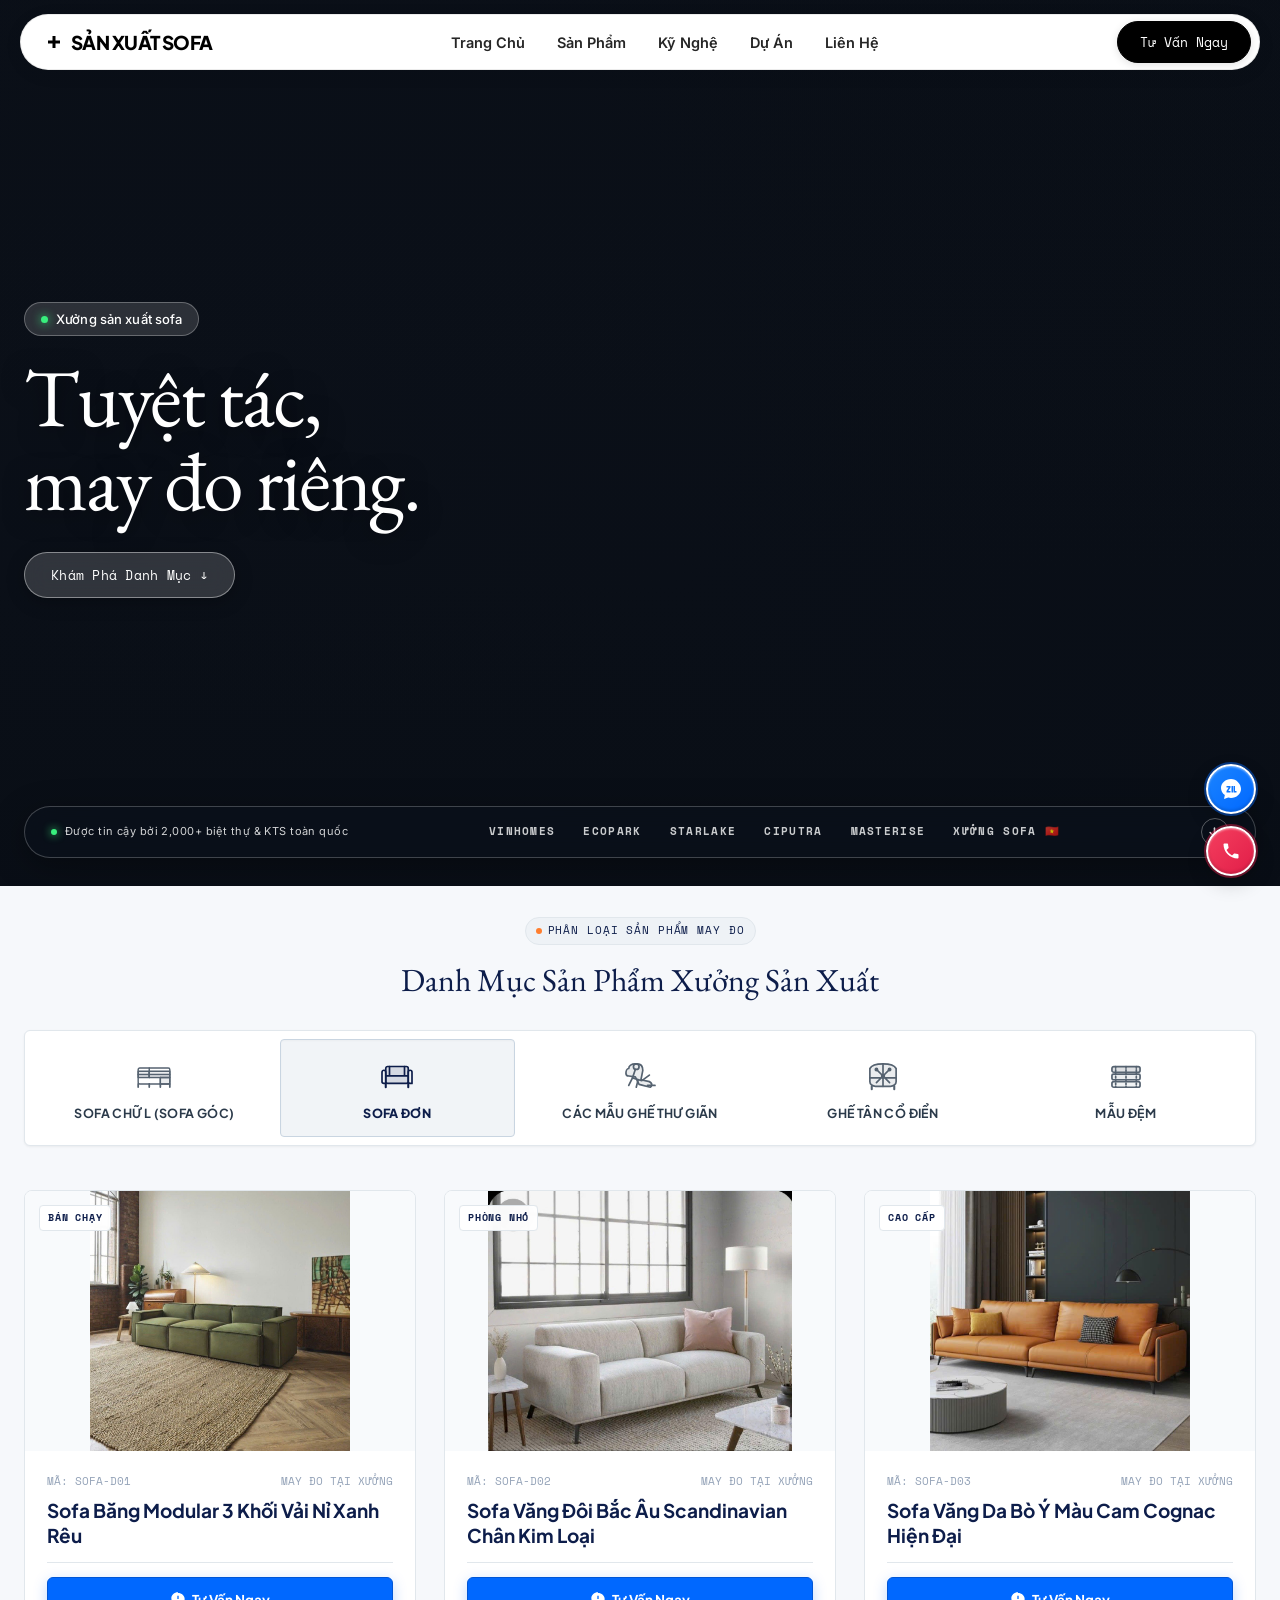
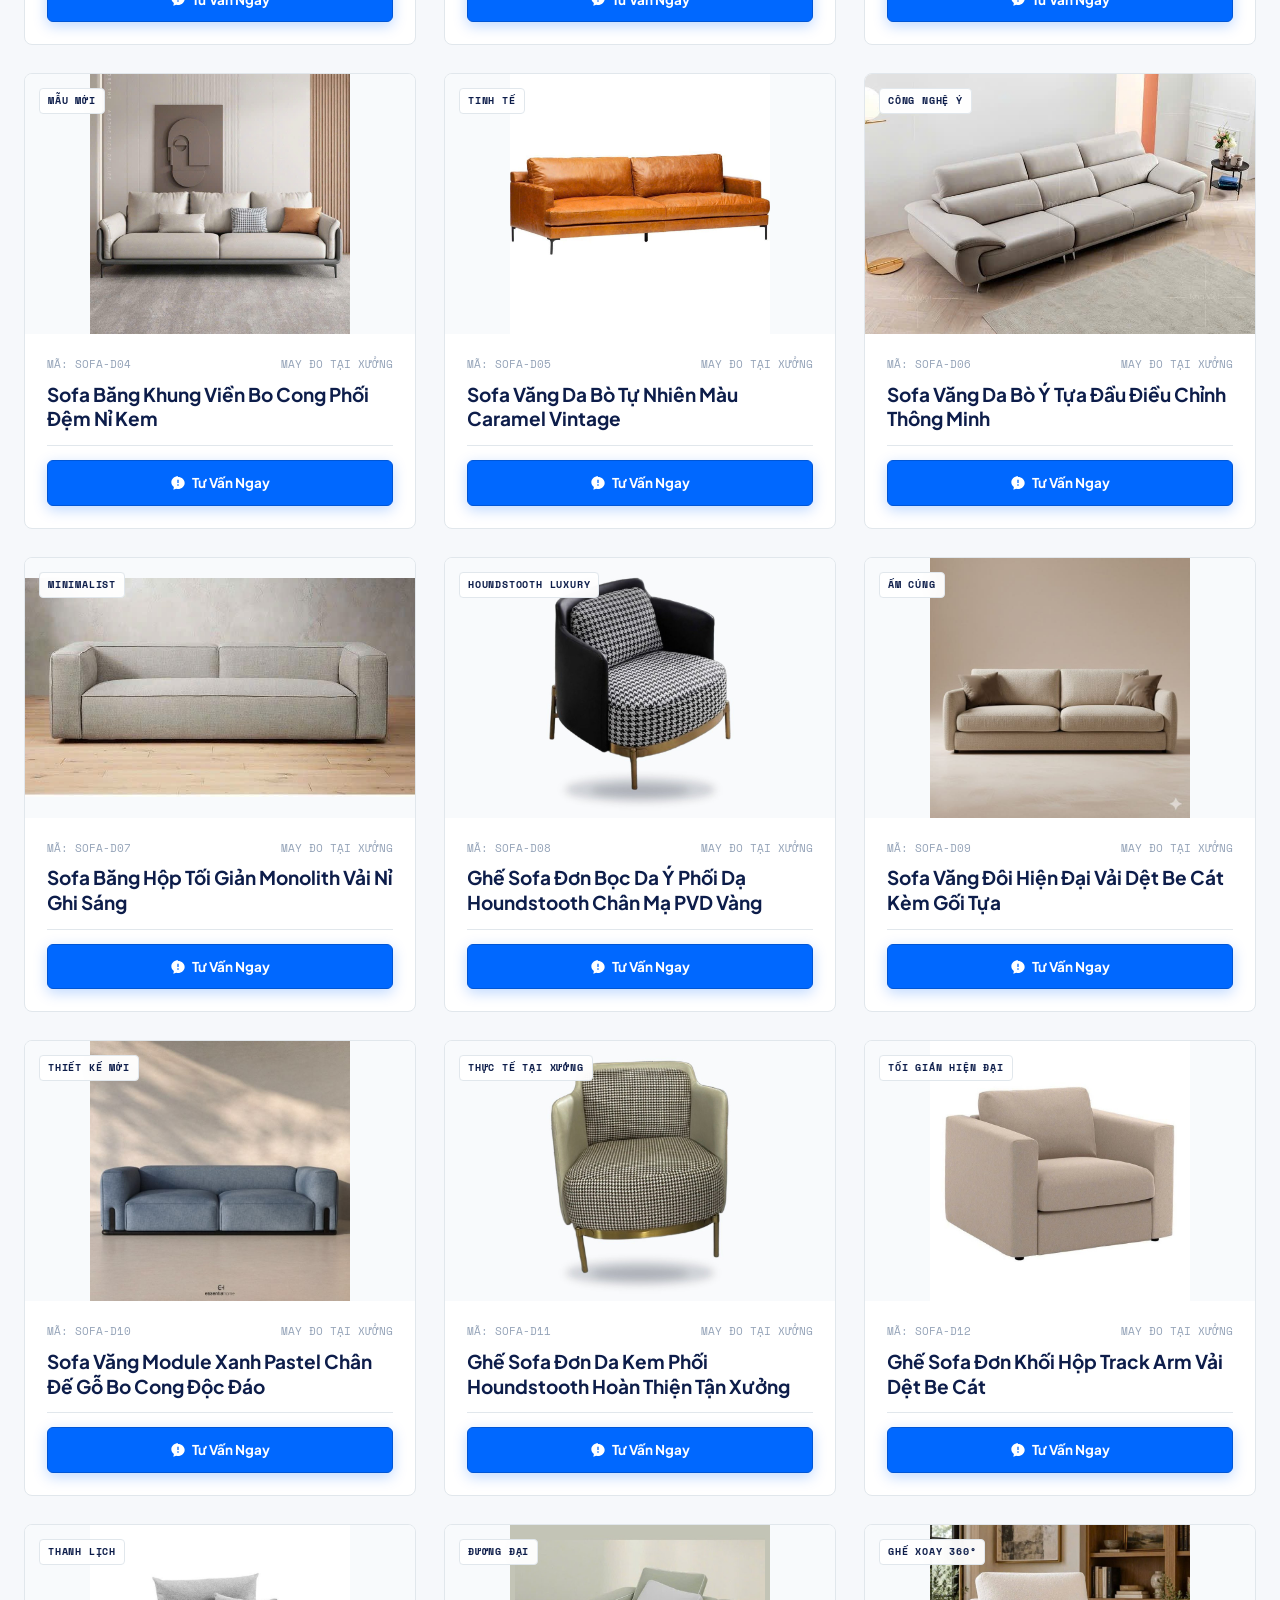
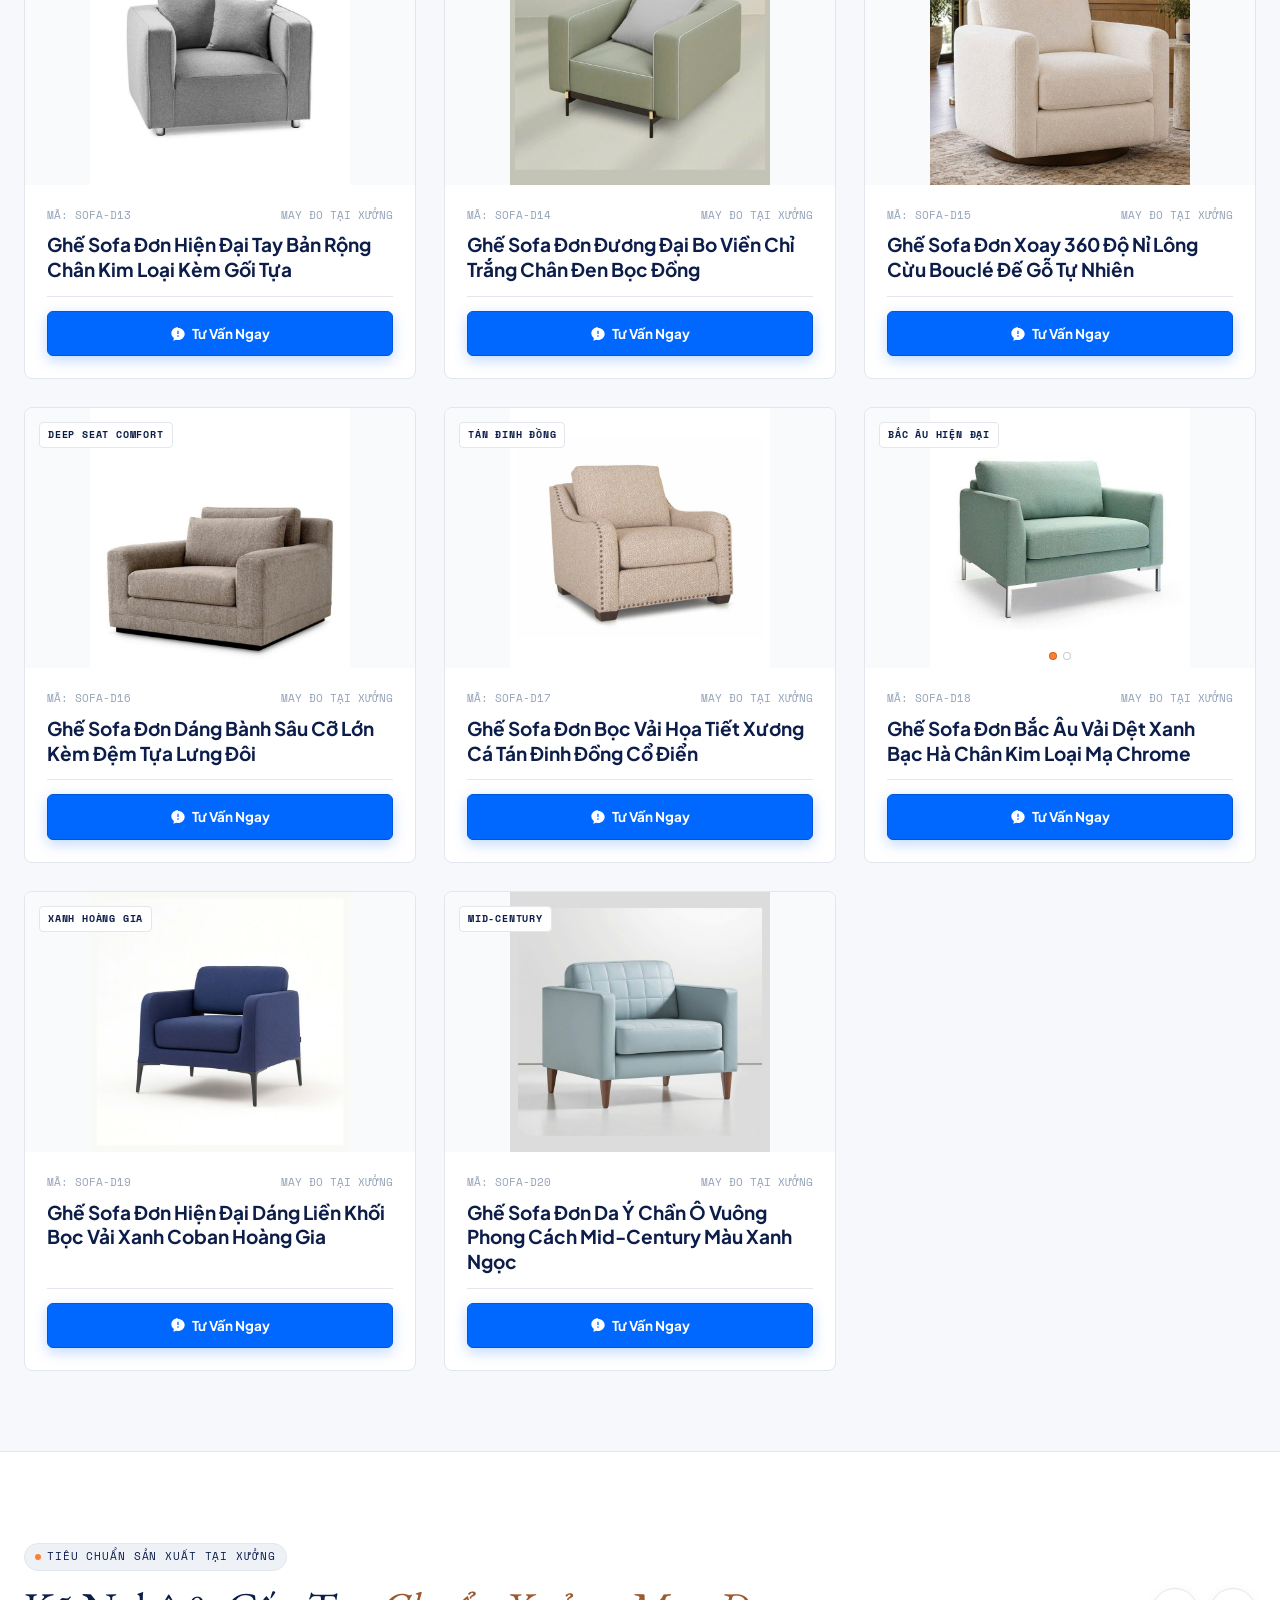
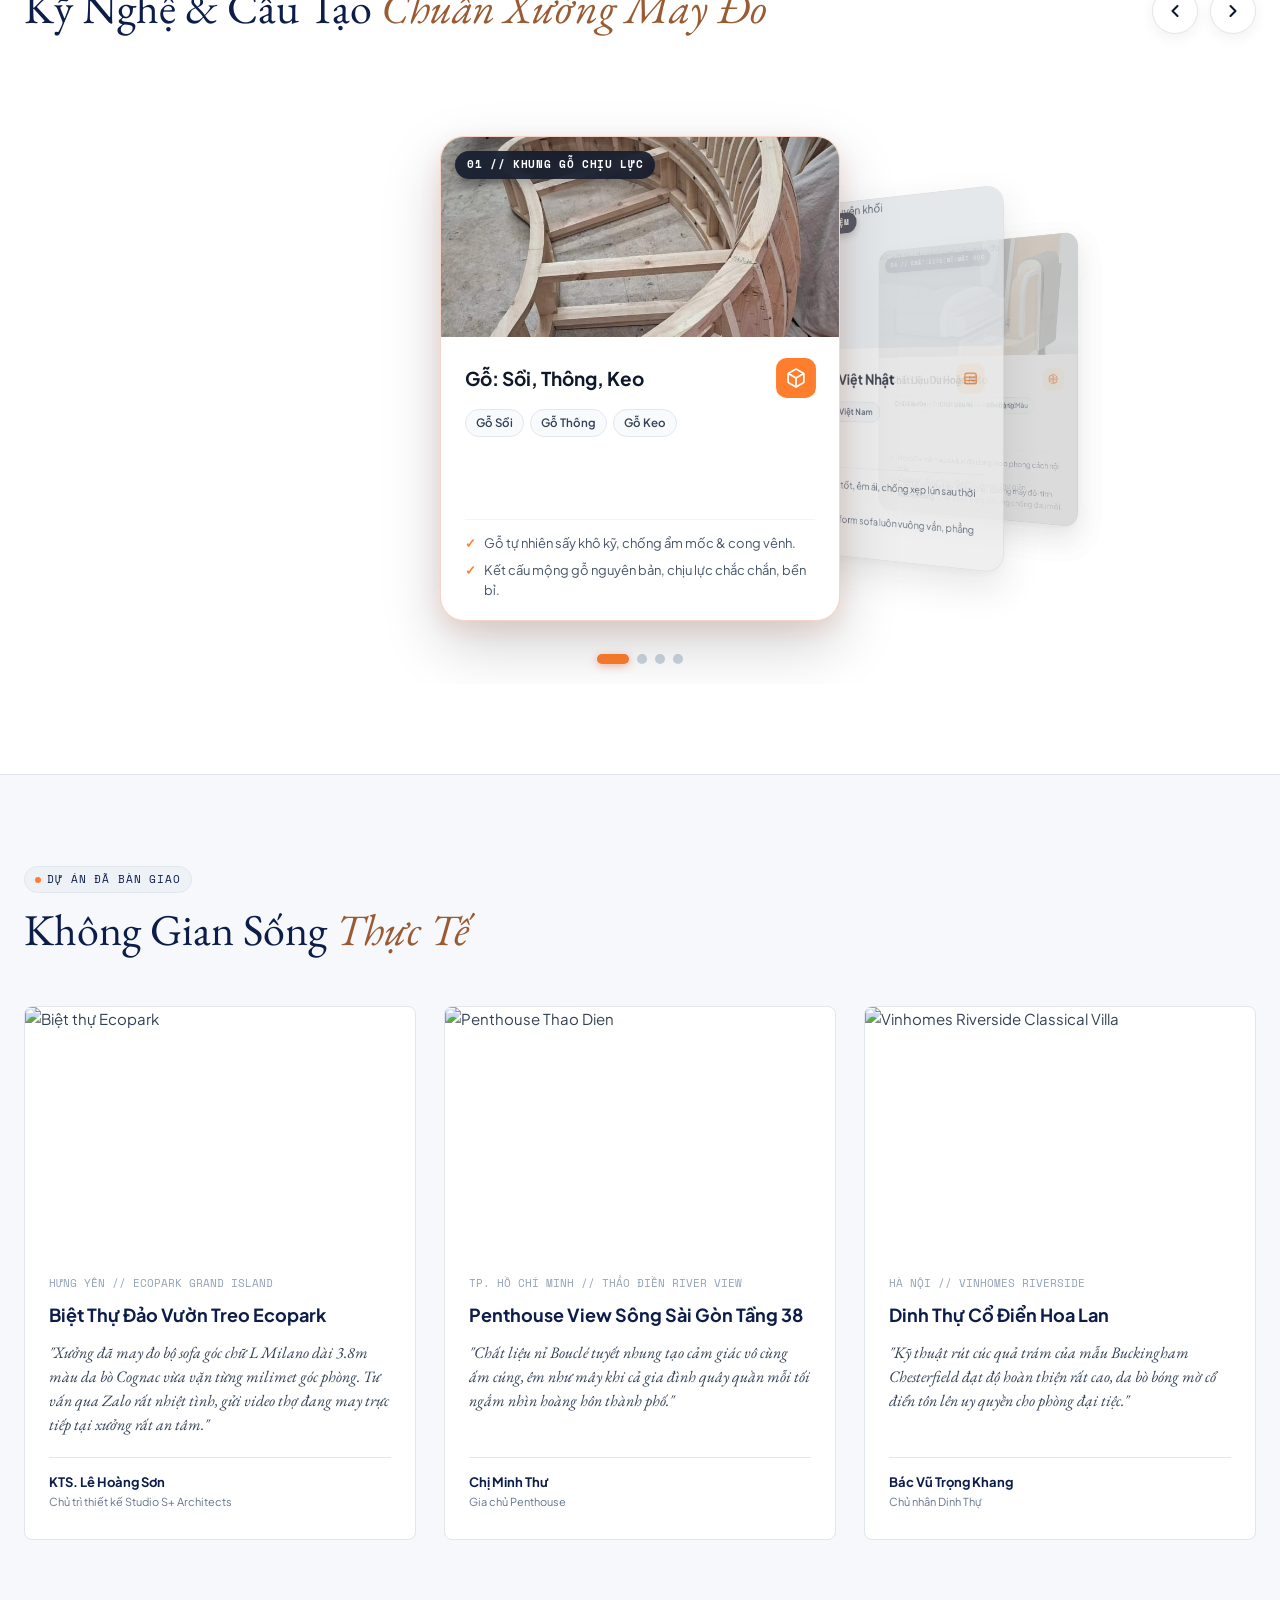
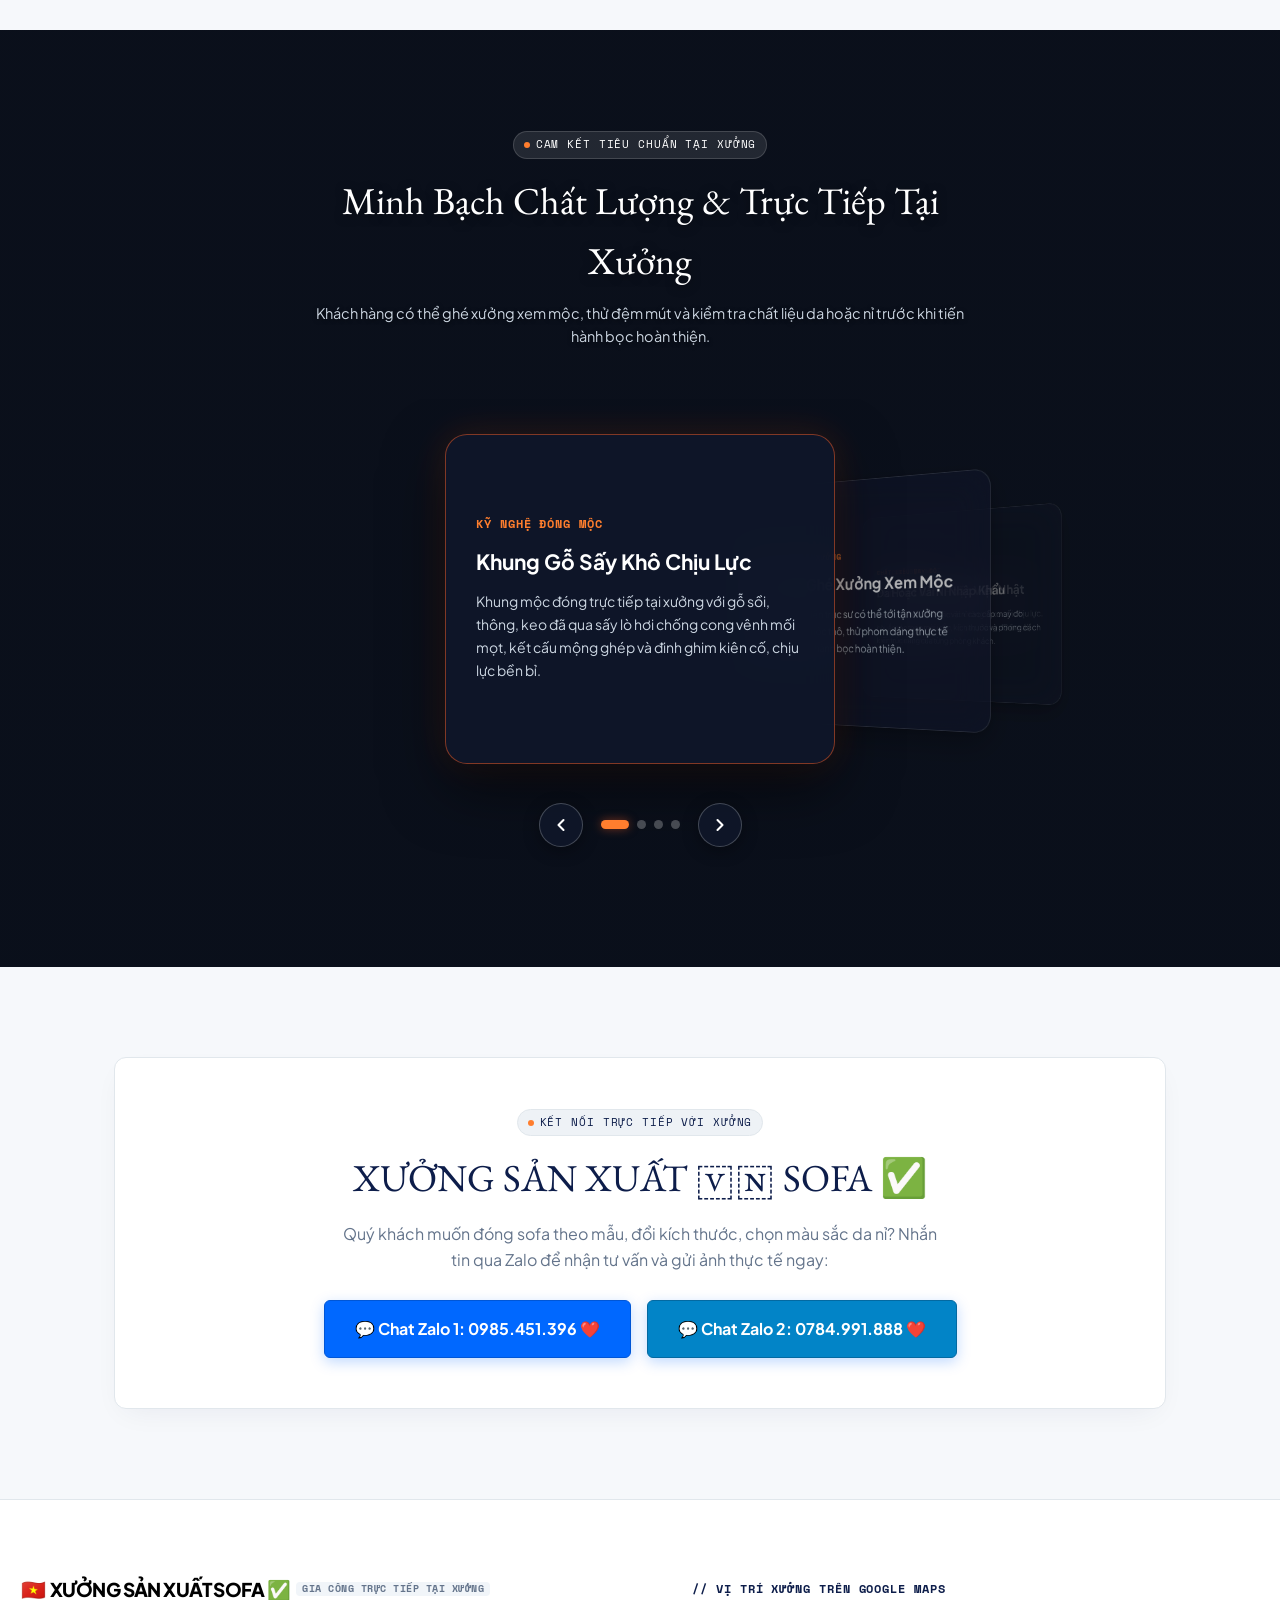
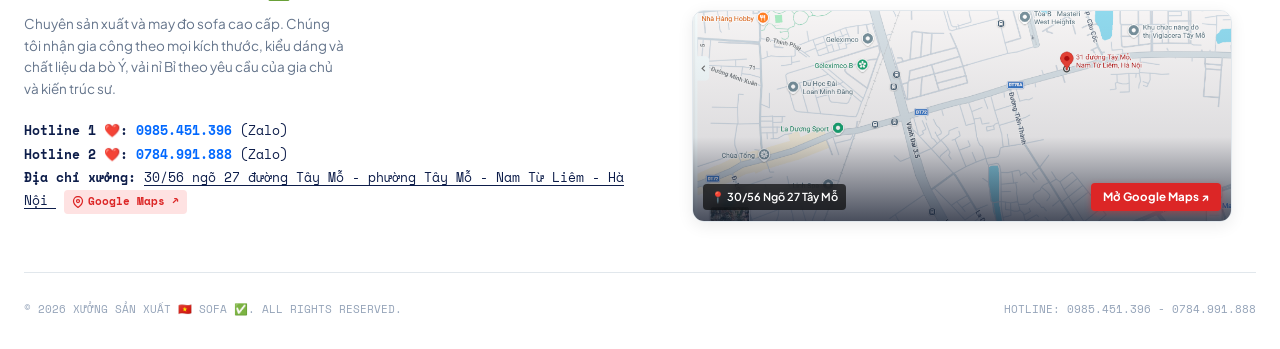
==== commit f7b7a3f1: "Add files via upload" ====
--- a/index.html
+++ b/index.html
@@ -5,9 +5,37 @@
   <meta name="viewport" content="width=device-width, initial-scale=1.0">
   <title>XƯỞNG SẢN XUẤT 🇻🇳 SOFA ✅ | Hotline: 0985.451.396 - 0784.991.888</title>
   <meta name="description" content="XƯỞNG SẢN XUẤT 🇻🇳 SOFA ✅ chuyên may đo sofa cao cấp. Hotline: 0985.451.396 - 0784.991.888. Đầy đủ các dòng Sofa chữ L (Sofa góc), Sofa đơn, Ghế thư giãn, Ghế tân cổ điển và Mẫu đệm.">
-  <link rel="stylesheet" href="assets/css/style.css?v=1793109019">
+  <link rel="stylesheet" href="assets/css/style.css?v=1793115394">
   <link rel="preconnect" href="https://fonts.googleapis.com">
   <link rel="preconnect" href="https://fonts.gstatic.com" crossorigin>
+  <link rel="preconnect" href="https://fonts.googleapis.com">
+  <link rel="preconnect" href="https://fonts.gstatic.com" crossorigin>
+  <link href="https://fonts.googleapis.com/css2?family=Inter:wght@400;500;600;700;800&family=Playfair+Display:ital,wght@0,600;0,700;1,400&family=JetBrains+Mono:wght@400;500;600&display=swap" rel="stylesheet">
+
+  <style>
+    /* GHI ĐÈ BẢO ĐẢM 100% HIỂN THỊ ĐẸP, KHÔNG BỊ CACHE CŨ LÀM ĐEN NỀN HAY LỖI FONT */
+    .hero-ankar-container {
+      background-color: #0c111a !important;
+      background-image: url('assets/images/hero-luxury-sofa.webp') !important;
+      background-size: cover !important;
+      background-position: center center !important;
+      background-repeat: no-repeat !important;
+    }
+    .ankar-nav-links a {
+      font-family: 'Inter', system-ui, -apple-system, BlinkMacSystemFont, 'Segoe UI', Roboto, sans-serif !important;
+      font-size: 14.5px !important;
+      font-weight: 600 !important;
+      letter-spacing: normal !important;
+      color: #262626 !important;
+    }
+    .ankar-nav-links a:hover {
+      color: #000000 !important;
+    }
+    .bottom-pill-intro span, .hero-ankar-badge span {
+      font-family: 'Inter', system-ui, -apple-system, BlinkMacSystemFont, 'Segoe UI', Roboto, sans-serif !important;
+    }
+  </style>
+
 </head>
 <body>
 
@@ -46,7 +74,7 @@
   </header>
 
   <!-- Hero Section (Clone Phong Cách Ankar.ai Chuẩn Bằng Ảnh Thứ 2) -->
-  <section class="hero-ankar-container">
+  <section class="hero-ankar-container" style="background-image: url('assets/images/hero-luxury-sofa.webp'); background-size: cover; background-position: center center; background-repeat: no-repeat;">
     <div class="hero-ankar-body">
       <!-- Tiêu Đề Lớn & Nút Bấm Kính Mờ Đặt Ngay Bên Dưới Chữ -->
       <div class="hero-ankar-left">
@@ -544,7 +572,7 @@
   </div>
 
   <!-- Scripts -->
-  <script src="assets/js/data.js?v=1793109019"></script>
-  <script src="assets/js/main.js?v=1793109019"></script>
+  <script src="assets/js/data.js?v=1793115394"></script>
+  <script src="assets/js/main.js?v=1793115394"></script>
 </body>
 </html>
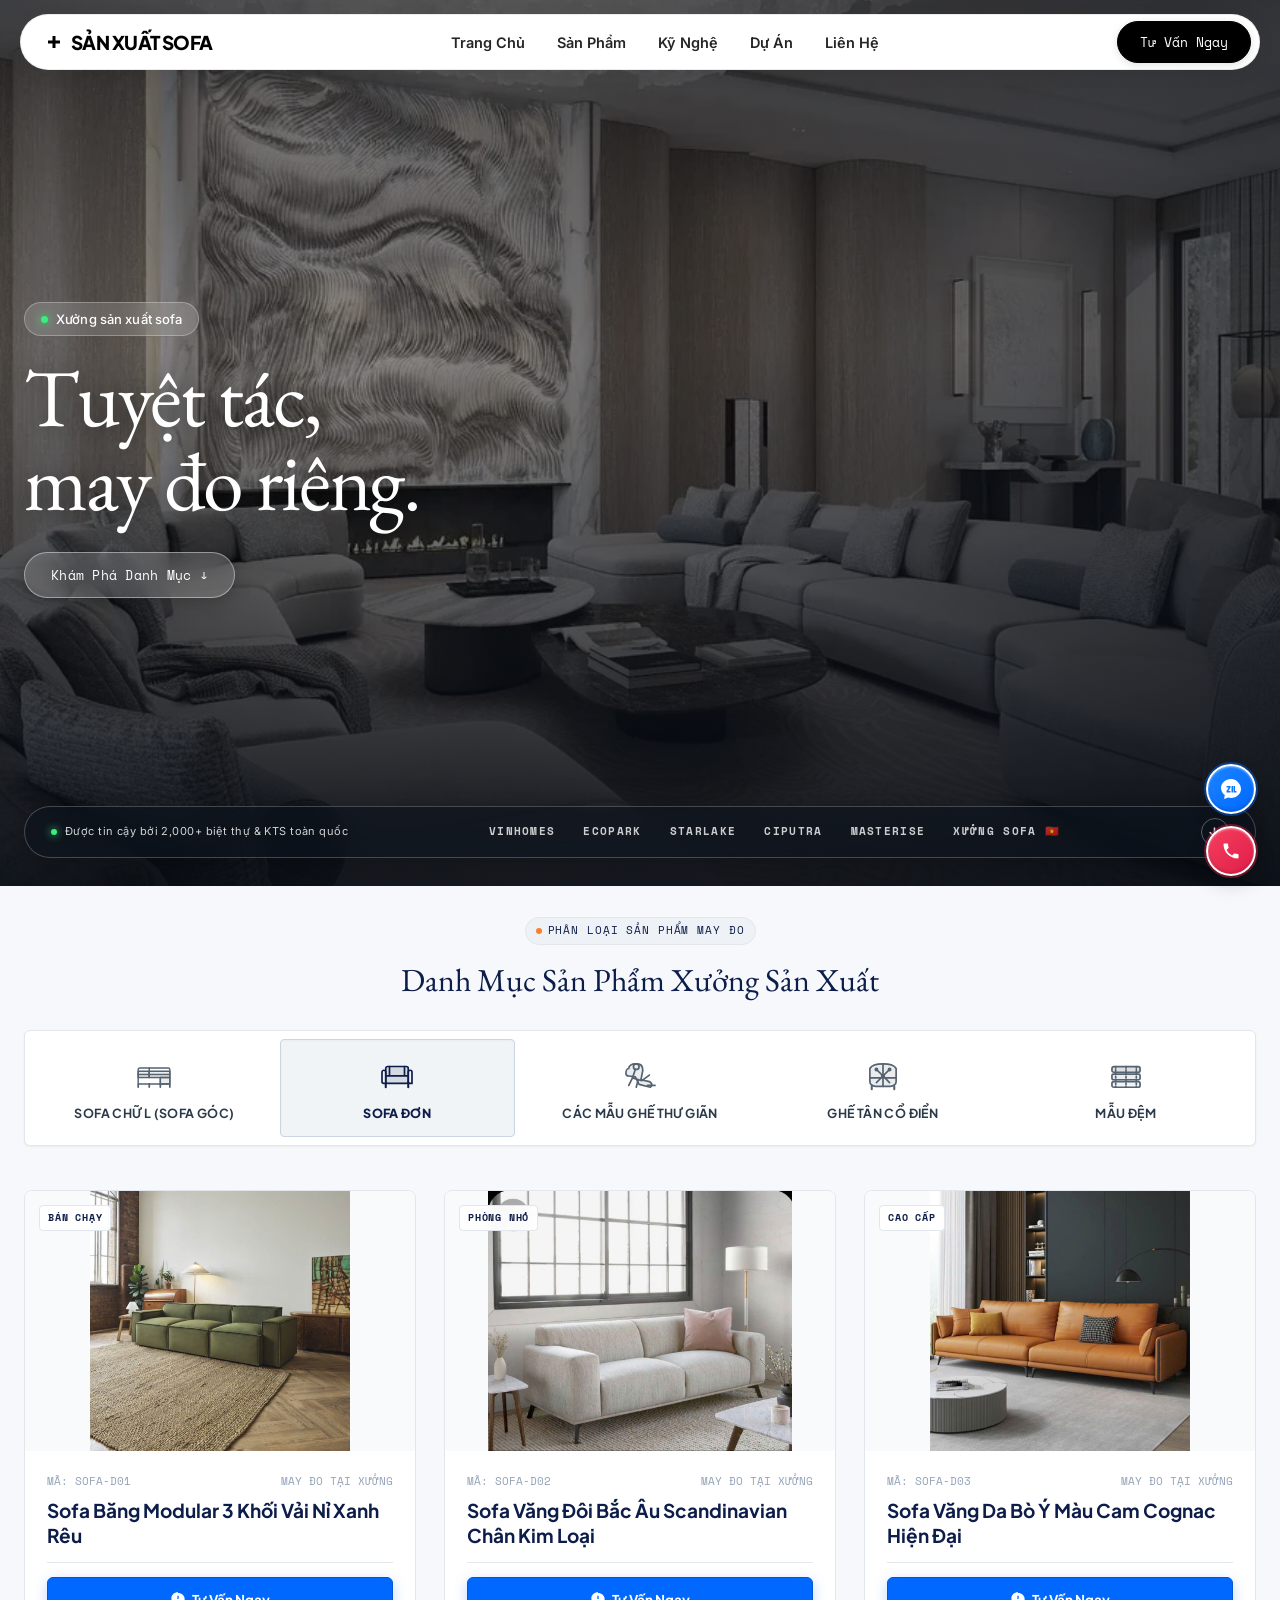
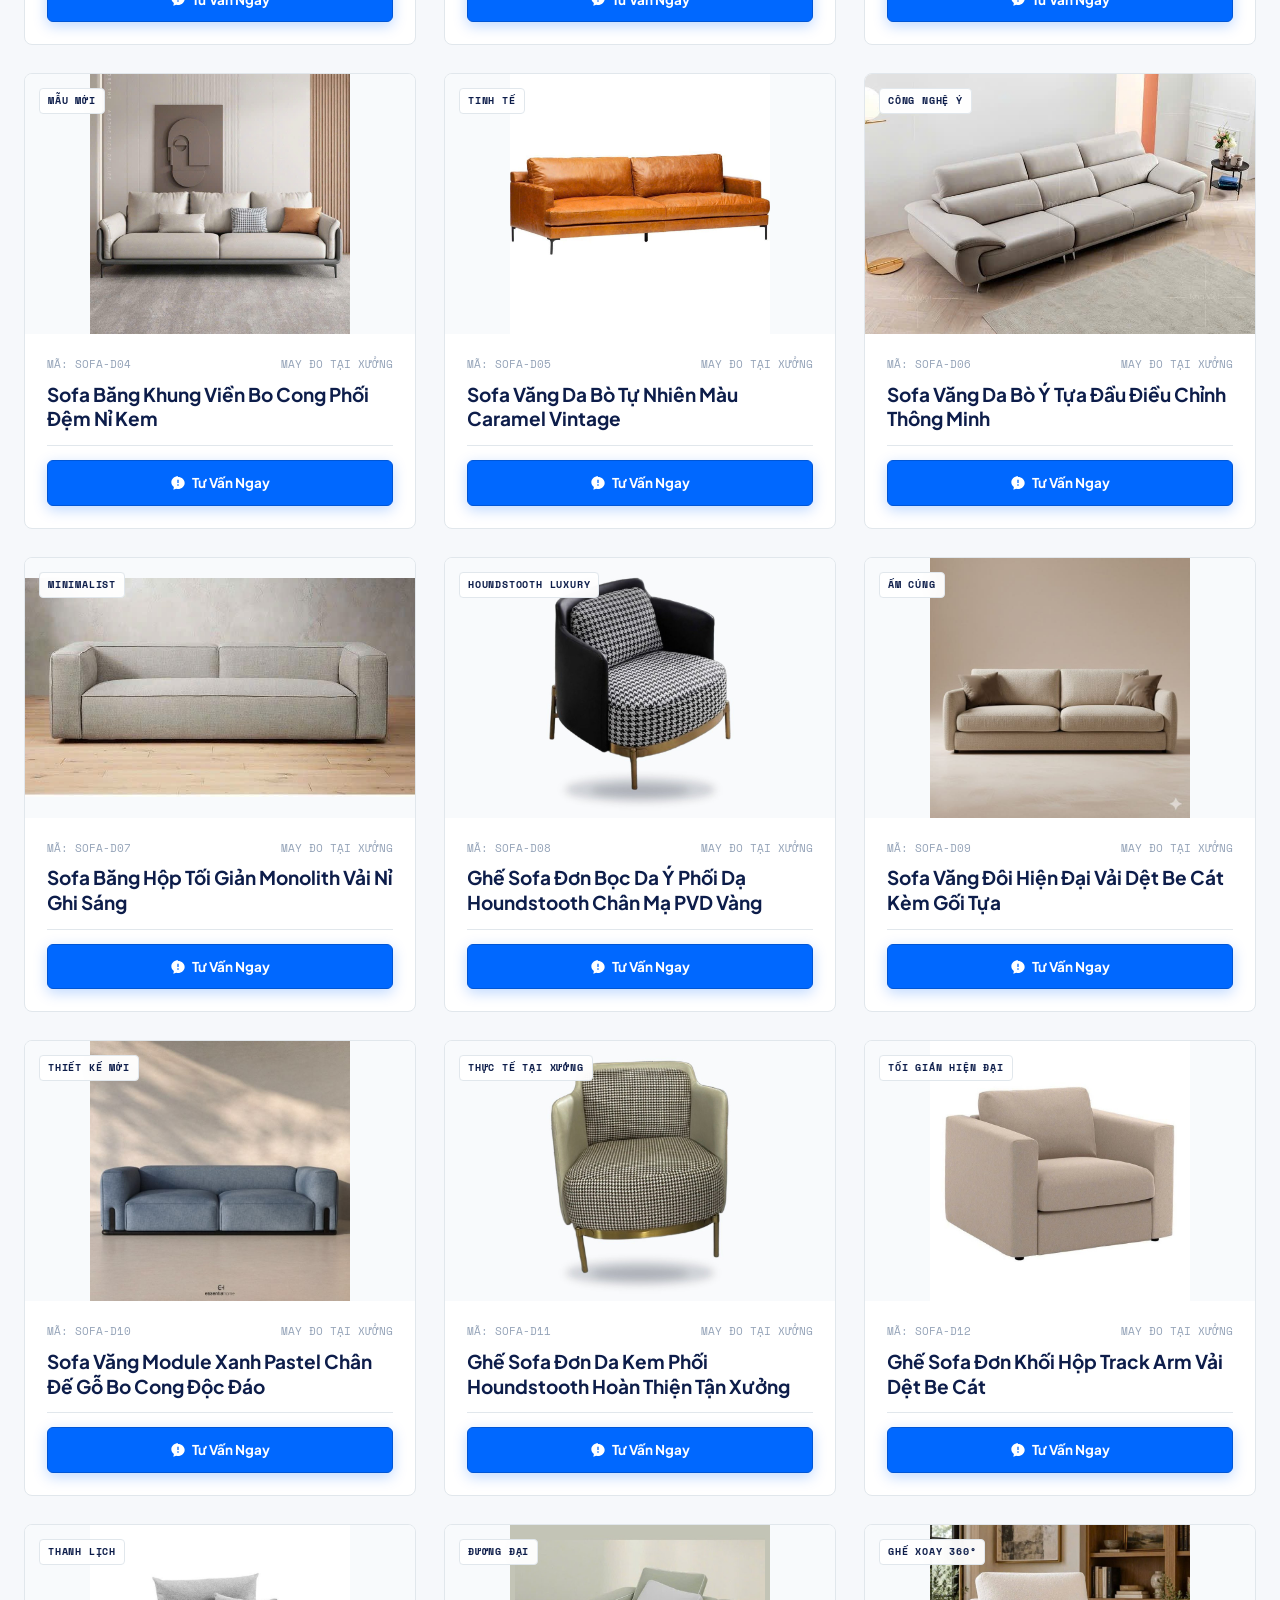
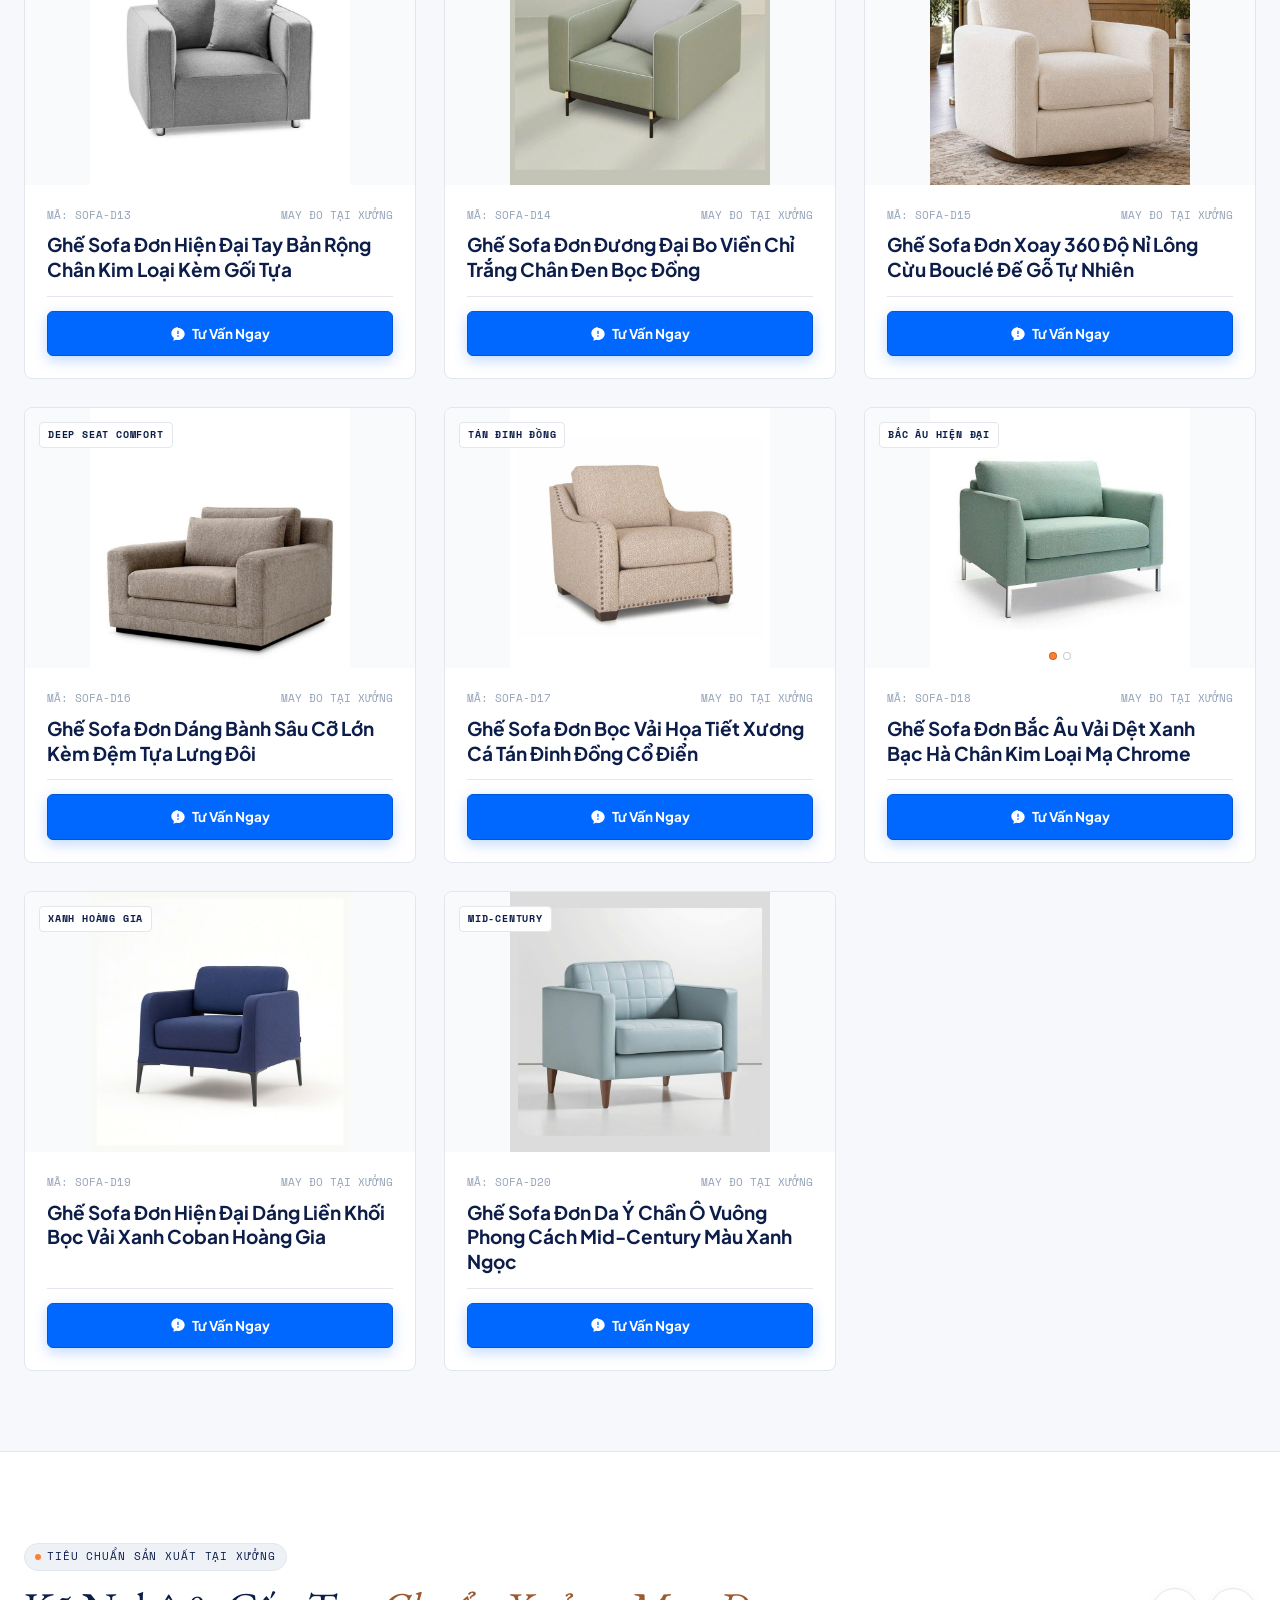
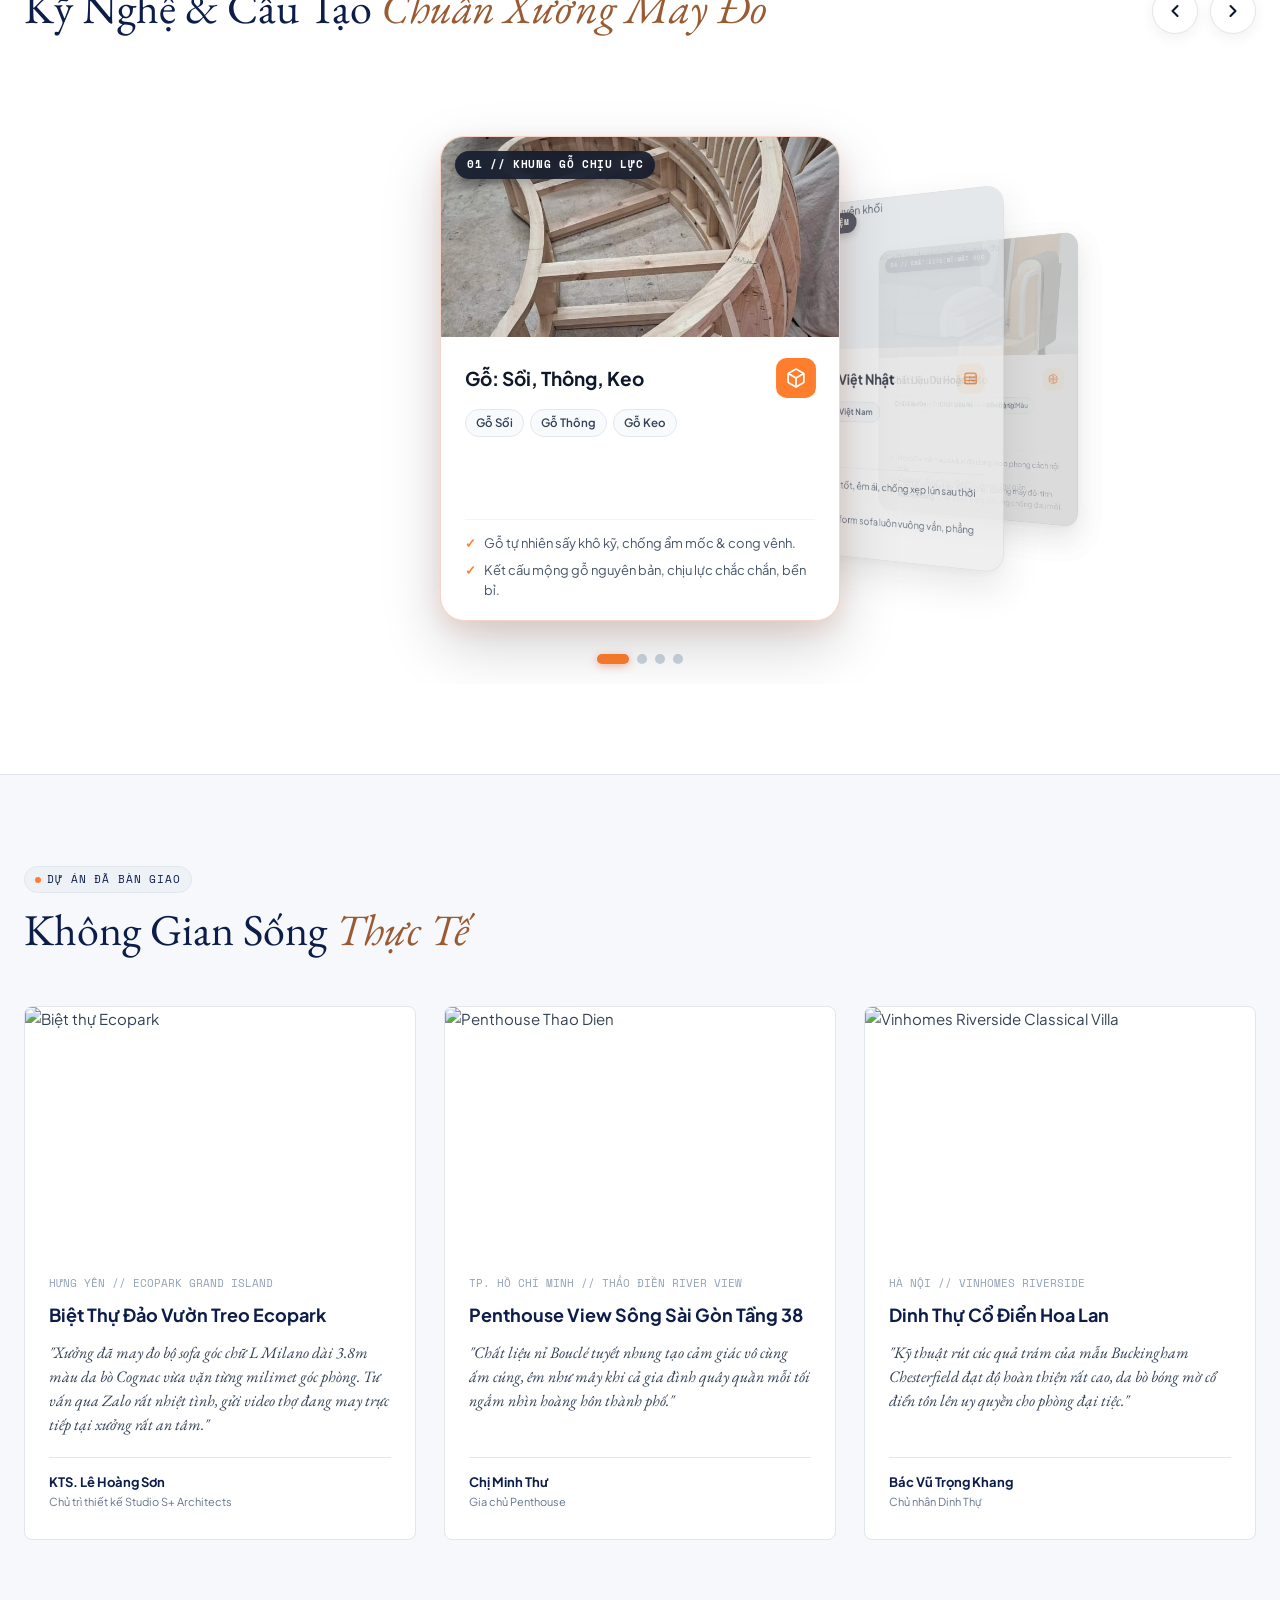
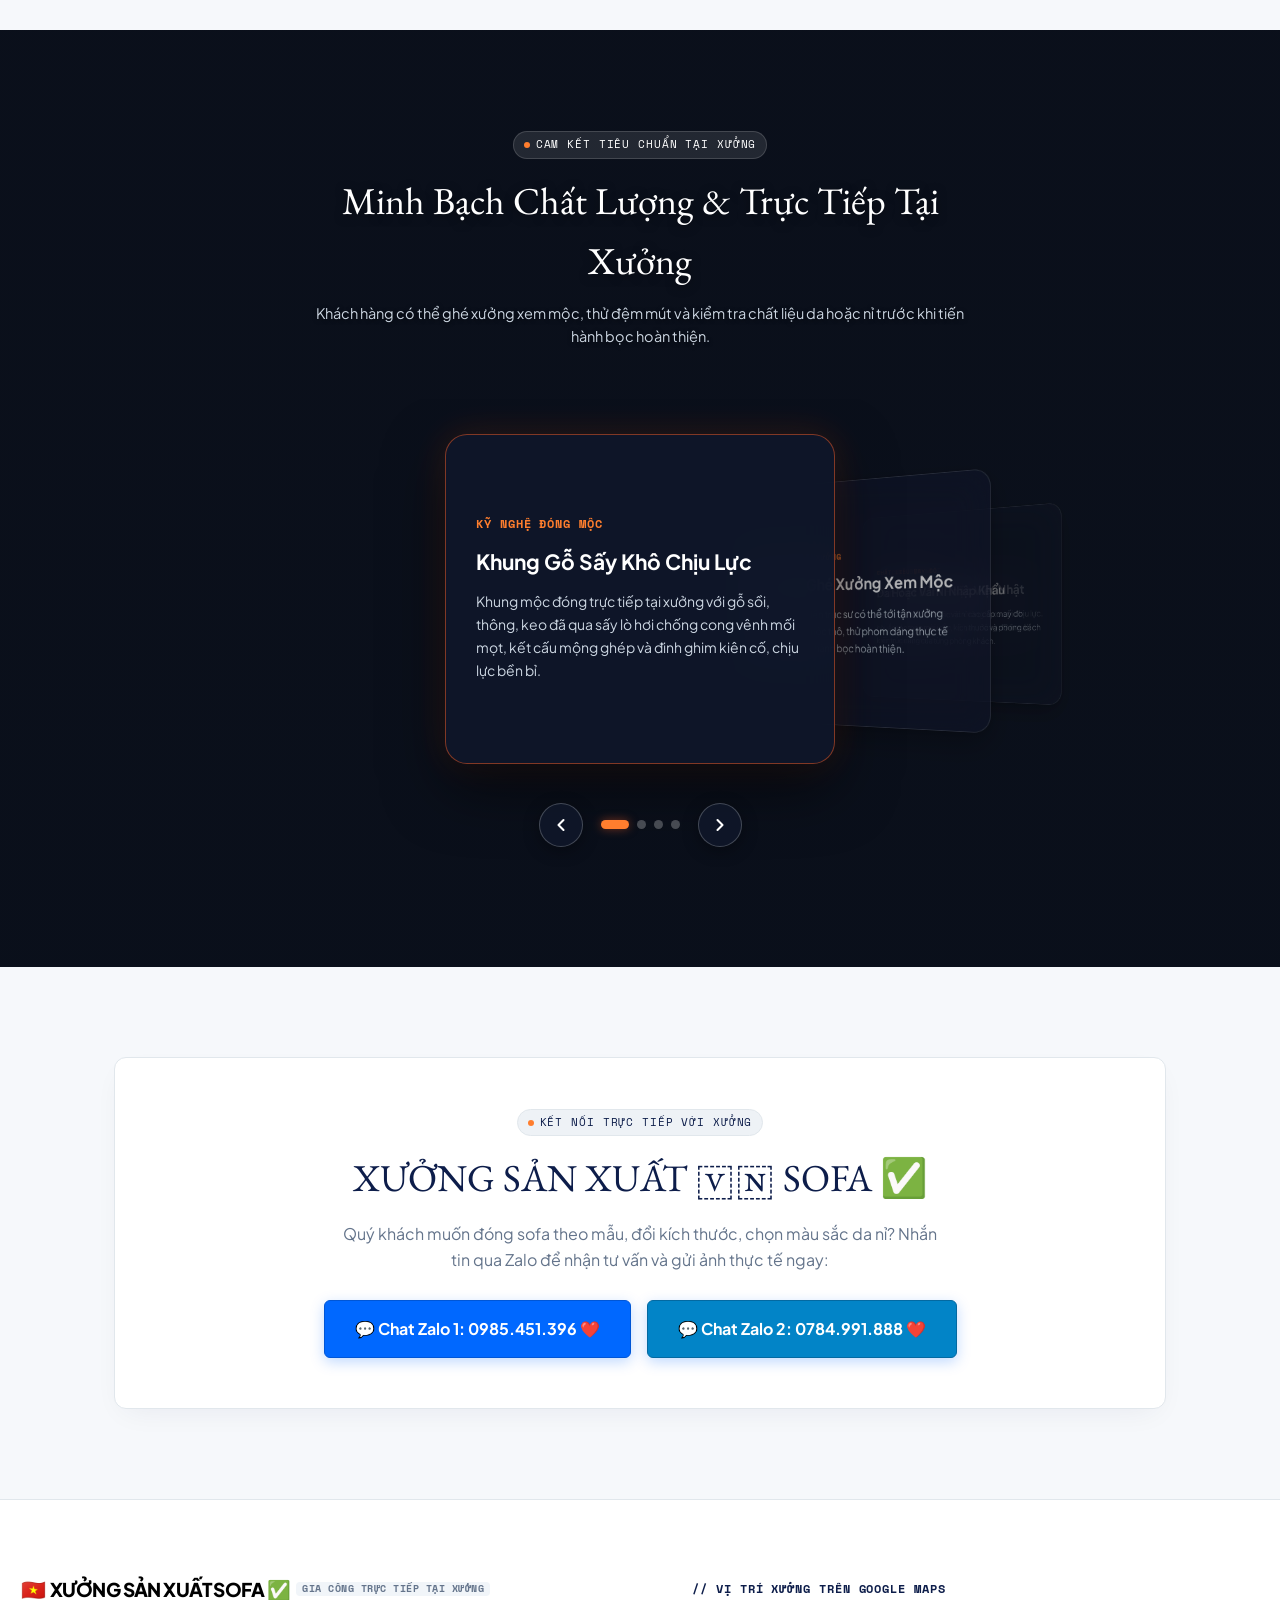
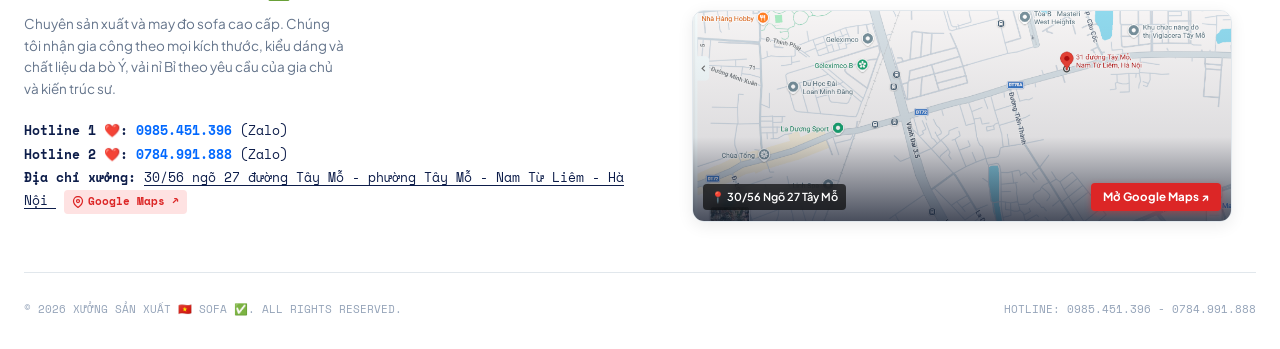
==== commit aa0156b8: "Add files via upload" ====
--- a/index.html
+++ b/index.html
@@ -12,15 +12,21 @@
   <link rel="preconnect" href="https://fonts.gstatic.com" crossorigin>
   <link href="https://fonts.googleapis.com/css2?family=Inter:wght@400;500;600;700;800&family=Playfair+Display:ital,wght@0,600;0,700;1,400&family=JetBrains+Mono:wght@400;500;600&display=swap" rel="stylesheet">
 
+  
+  <link rel="preconnect" href="https://fonts.googleapis.com">
+  <link rel="preconnect" href="https://fonts.gstatic.com" crossorigin>
+  <link href="https://fonts.googleapis.com/css2?family=Inter:wght@400;500;600;700;800&family=Playfair+Display:ital,wght@0,600;0,700;1,400&family=JetBrains+Mono:wght@400;500;600&display=swap" rel="stylesheet">
   <style>
-    /* GHI ĐÈ BẢO ĐẢM 100% HIỂN THỊ ĐẸP, KHÔNG BỊ CACHE CŨ LÀM ĐEN NỀN HAY LỖI FONT */
+    /* NHÚNG TRỰC TIẾP ẢNH NỀN HERO ĐỂ LÊN GITHUB 100% KHÔNG BAO GIỜ BỊ 404 HAY MÀN HÌNH ĐEN */
     .hero-ankar-container {
+      position: relative !important;
       background-color: #0c111a !important;
-      background-image: url('assets/images/hero-luxury-sofa.webp') !important;
+      background-image: url('[data-uri]') !important;
       background-size: cover !important;
       background-position: center center !important;
       background-repeat: no-repeat !important;
     }
+    /* SỬA TRIỆT ĐỂ FONT CHỮ MENU KHÔNG BỊ GIẬT DẤU TIẾNG VIỆT */
     .ankar-nav-links a {
       font-family: 'Inter', system-ui, -apple-system, BlinkMacSystemFont, 'Segoe UI', Roboto, sans-serif !important;
       font-size: 14.5px !important;
@@ -36,6 +42,7 @@
     }
   </style>
 
+
 </head>
 <body>
 
@@ -74,7 +81,7 @@
   </header>
 
   <!-- Hero Section (Clone Phong Cách Ankar.ai Chuẩn Bằng Ảnh Thứ 2) -->
-  <section class="hero-ankar-container" style="background-image: url('assets/images/hero-luxury-sofa.webp'); background-size: cover; background-position: center center; background-repeat: no-repeat;">
+  <section class="hero-ankar-container" style="background-image: url('[data-uri]'); background-size: cover; background-position: center center; background-repeat: no-repeat;">
     <div class="hero-ankar-body">
       <!-- Tiêu Đề Lớn & Nút Bấm Kính Mờ Đặt Ngay Bên Dưới Chữ -->
       <div class="hero-ankar-left">
